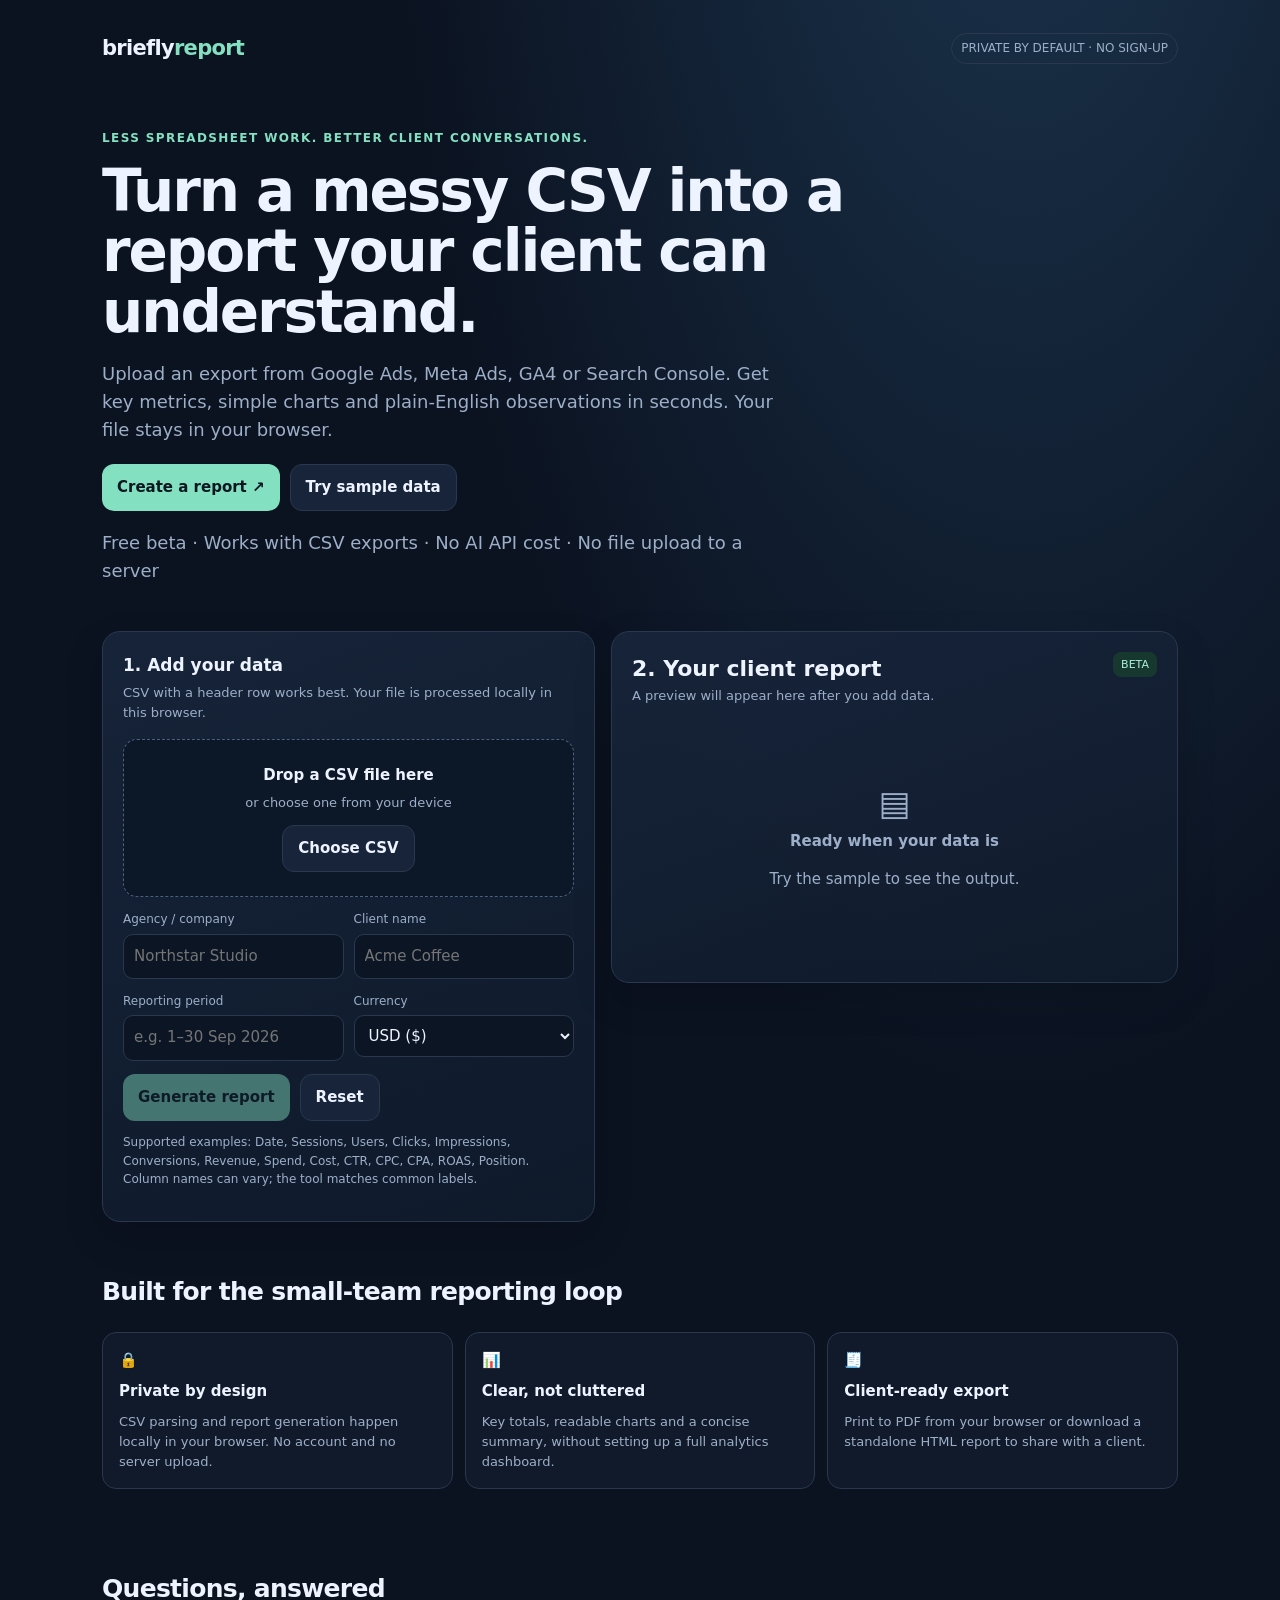
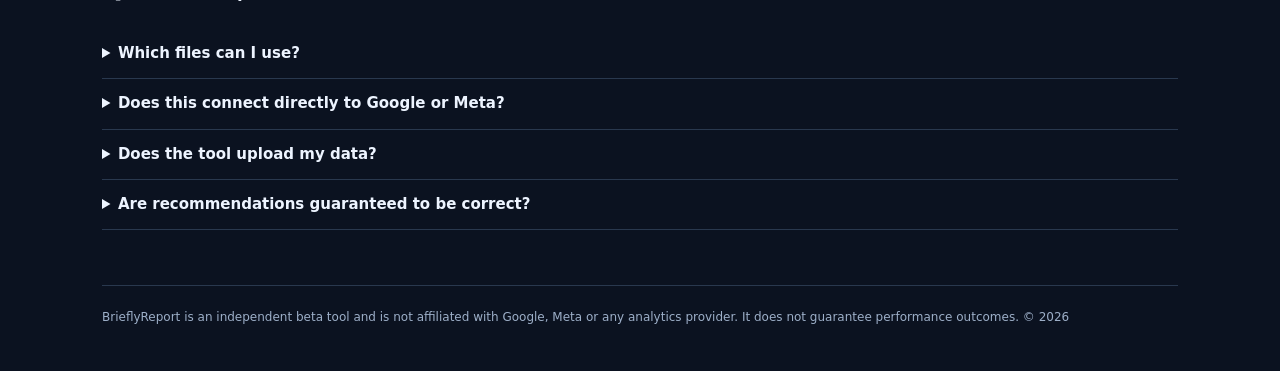
==== index.html @ 8a355e63 "Build BrieflyReport CSV-to-client-report MVP" ====
<!doctype html>
<html lang="en">
<head>
<meta charset="utf-8"><meta name="viewport" content="width=device-width,initial-scale=1">
<title>BrieflyReport — Turn marketing CSVs into client-ready reports</title>
<meta name="description" content="Turn Google Ads, Meta Ads, GA4 and Search Console CSV exports into clear client-ready marketing reports. Private, instant, no account required.">
<meta name="robots" content="index,follow">
<meta property="og:title" content="BrieflyReport — Client reports without the busywork">
<meta property="og:description" content="Upload a marketing CSV, get a clear report, download or print it as PDF.">
<meta name="theme-color" content="#101827">
<style>
:root{--bg:#0b1220;--panel:#111c2f;--panel2:#17243a;--line:#29384e;--text:#edf4ff;--muted:#9dafc8;--accent:#83e0c0;--accent2:#a8c5ff;--warn:#ffd58a;--danger:#ff9eaa}
*{box-sizing:border-box}body{margin:0;background:radial-gradient(ellipse at 80% -20%,#1c3650 0,transparent 45%),var(--bg);color:var(--text);font:15px/1.55 Inter,ui-sans-serif,system-ui,-apple-system,Segoe UI,sans-serif}a{color:var(--accent2)}button,input,select{font:inherit}button{cursor:pointer;border:0;border-radius:12px;padding:11px 15px;font-weight:750;background:var(--accent);color:#0b1720}button.secondary{background:var(--panel2);color:var(--text);border:1px solid var(--line)}button:disabled{opacity:.45;cursor:not-allowed}.wrap{max-width:1120px;margin:auto;padding:22px}.top{display:flex;justify-content:space-between;align-items:center;gap:16px;padding:10px 0 26px}.brand{font-size:21px;font-weight:850;letter-spacing:-.7px}.brand span{color:var(--accent)}.tag{font-size:12px;border:1px solid var(--line);color:var(--muted);padding:5px 9px;border-radius:99px}.hero{padding:38px 0 28px;max-width:780px}.eyebrow{color:var(--accent);font-size:12px;font-weight:800;letter-spacing:1.4px;text-transform:uppercase}.hero h1{font-size:clamp(34px,6vw,58px);line-height:1.04;letter-spacing:-2.1px;margin:14px 0}.hero p{font-size:18px;color:var(--muted);max-width:680px}.actions{display:flex;gap:10px;flex-wrap:wrap;margin-top:20px}.grid{display:grid;grid-template-columns:1fr 1.15fr;gap:16px;align-items:start}.card{background:linear-gradient(160deg,rgba(23,36,58,.96),rgba(15,26,43,.96));border:1px solid var(--line);border-radius:18px;padding:20px;box-shadow:0 16px 40px #0002}.card h2{font-size:17px;margin:0 0 5px}.sub{color:var(--muted);font-size:13px;margin:0 0 16px}.drop{border:1px dashed #49617d;border-radius:14px;padding:24px 14px;text-align:center;background:#0c1727}.drop strong{display:block;margin-bottom:5px}.drop p{color:var(--muted);font-size:13px;margin:0 0 12px}.row{display:flex;gap:10px;flex-wrap:wrap;margin-top:13px}.field{display:flex;flex-direction:column;gap:5px;flex:1;min-width:120px}.field label{font-size:12px;color:var(--muted)}input,select{background:#0b1524;color:var(--text);border:1px solid var(--line);padding:10px;border-radius:10px;width:100%;min-width:0}.notice{font-size:12px;color:var(--muted);margin-top:12px}.status{padding:10px 12px;border-radius:10px;margin-top:12px;font-size:13px;display:none}.status.show{display:block}.status.ok{background:#14352f;color:#aaf1d9}.status.bad{background:#3c202b;color:#ffc2ca}.preview{min-height:270px}.empty{display:grid;place-items:center;text-align:center;min-height:240px;color:var(--muted);padding:20px}.metrics{display:grid;grid-template-columns:repeat(2,1fr);gap:10px;margin:15px 0}.metric{border:1px solid var(--line);background:#0d1828;border-radius:12px;padding:13px}.metric small{display:block;color:var(--muted);font-size:12px}.metric b{display:block;font-size:24px;margin-top:5px;overflow-wrap:anywhere}.chart{margin:14px 0;border:1px solid var(--line);border-radius:12px;padding:12px;background:#0d1828}.chart h3{font-size:13px;margin:0 0 8px}.chart svg{width:100%;height:auto;display:block}.tablewrap{overflow:auto}table{border-collapse:collapse;width:100%;font-size:12px}th,td{text-align:left;padding:8px;border-bottom:1px solid var(--line);white-space:nowrap}th{color:var(--muted)}.section{padding:30px 0}.section h2{font-size:25px;letter-spacing:-.7px}.features{display:grid;grid-template-columns:repeat(3,1fr);gap:12px}.feature{border:1px solid var(--line);border-radius:14px;padding:16px;background:#101a2a}.feature h3{font-size:15px;margin:8px 0}.feature p{font-size:13px;color:var(--muted);margin:0}.faq details{padding:13px 0;border-bottom:1px solid var(--line)}.faq summary{cursor:pointer;font-weight:700}.faq p{color:var(--muted);font-size:14px}.foot{padding:22px 0;color:var(--muted);font-size:12px;border-top:1px solid var(--line);margin-top:25px}.hidden{display:none!important}.pill{display:inline-block;padding:4px 8px;background:#17382f;color:#aaf1d9;border-radius:8px;font-size:11px}.report-head{display:flex;justify-content:space-between;gap:12px;align-items:start;flex-wrap:wrap}.report-head h2{font-size:22px;margin:0}.insights{padding-left:18px;color:#d5e1f3}.insights li{margin:6px 0}.tiny{font-size:11px;color:var(--muted)}
@media(max-width:760px){.wrap{padding:15px}.grid{grid-template-columns:1fr}.hero{padding-top:18px}.hero h1{letter-spacing:-1.2px}.features{grid-template-columns:1fr}.top{align-items:flex-start}.metrics{grid-template-columns:repeat(2,1fr)}}
@media print{body{background:white;color:#172033}.wrap{max-width:none;padding:0}.top,.hero,.upload-card,.features,.faq,.foot,.section:not(#reportSection),.no-print{display:none!important}.card,.chart,.metric{background:white;color:#172033;border-color:#ddd;box-shadow:none}.sub,.metric small,.tiny,th{color:#555}.grid{display:block}.report-card{border:0;padding:0}.chart{break-inside:avoid}.metrics{grid-template-columns:repeat(4,1fr)}}
</style>
</head>
<body>
<div class="wrap">
<header class="top"><div class="brand">briefly<span>report</span></div><div class="tag">PRIVATE BY DEFAULT · NO SIGN-UP</div></header>
<section class="hero">
<div class="eyebrow">Less spreadsheet work. Better client conversations.</div>
<h1>Turn a messy CSV into a report your client can understand.</h1>
<p>Upload an export from Google Ads, Meta Ads, GA4 or Search Console. Get key metrics, simple charts and plain-English observations in seconds. Your file stays in your browser.</p>
<div class="actions"><button onclick="document.getElementById('file').click()">Create a report ↗</button><button class="secondary" id="sampleBtn">Try sample data</button></div>
<p class="tiny">Free beta · Works with CSV exports · No AI API cost · No file upload to a server</p>
</section>
<div class="grid">
<section class="card upload-card">
<h2>1. Add your data</h2><p class="sub">CSV with a header row works best. Your file is processed locally in this browser.</p>
<div class="drop" id="drop"><strong>Drop a CSV file here</strong><p>or choose one from your device</p><button class="secondary" onclick="document.getElementById('file').click()">Choose CSV</button><input id="file" type="file" accept=".csv,text/csv" class="hidden"></div>
<div class="row"><div class="field"><label for="company">Agency / company</label><input id="company" placeholder="Northstar Studio"></div><div class="field"><label for="client">Client name</label><input id="client" placeholder="Acme Coffee"></div></div>
<div class="row"><div class="field"><label for="period">Reporting period</label><input id="period" placeholder="e.g. 1–30 Sep 2026"></div><div class="field"><label for="currency">Currency</label><select id="currency"><option value="$">USD ($)</option><option value="€">EUR (€)</option><option value="£">GBP (£)</option><option value="£E">EGP (E£)</option></select></div></div>
<div class="row"><button id="buildBtn" disabled>Generate report</button><button class="secondary" id="resetBtn">Reset</button></div>
<div class="status" id="status"></div>
<p class="notice">Supported examples: Date, Sessions, Users, Clicks, Impressions, Conversions, Revenue, Spend, Cost, CTR, CPC, CPA, ROAS, Position. Column names can vary; the tool matches common labels.</p>
</section>
<section class="card preview report-card" id="reportSection">
<div class="report-head"><div><h2>2. Your client report</h2><p class="sub" id="reportSub">A preview will appear here after you add data.</p></div><span class="pill">BETA</span></div>
<div class="empty" id="empty"><div><div style="font-size:34px">▤</div><strong>Ready when your data is</strong><p>Try the sample to see the output.</p></div></div>
<div id="report" class="hidden">
<div class="metrics" id="metrics"></div>
<div class="chart"><h3>Performance overview</h3><div id="bars"></div></div>
<h3 style="font-size:14px">What stands out</h3><ul class="insights" id="insights"></ul>
<div class="chart"><h3>Data summary</h3><div class="tablewrap" id="summaryTable"></div></div>
<div class="row no-print"><button id="downloadBtn">Download report HTML</button><button class="secondary" id="printBtn">Print / Save PDF</button></div>
<p class="tiny">Observations are heuristic summaries, not causal claims. Check source definitions before sharing.</p>
</div>
</section>
</div>
<section class="section"><h2>Built for the small-team reporting loop</h2><div class="features">
<div class="feature"><div>🔒</div><h3>Private by design</h3><p>CSV parsing and report generation happen locally in your browser. No account and no server upload.</p></div>
<div class="feature"><div>📊</div><h3>Clear, not cluttered</h3><p>Key totals, readable charts and a concise summary, without setting up a full analytics dashboard.</p></div>
<div class="feature"><div>🧾</div><h3>Client-ready export</h3><p>Print to PDF from your browser or download a standalone HTML report to share with a client.</p></div>
</div></section>
<section class="section faq"><h2>Questions, answered</h2>
<details><summary>Which files can I use?</summary><p>Start with a CSV export from an ad platform, analytics dashboard or spreadsheet. The first row should contain column names. XLSX is not supported in this beta; export it to CSV first.</p></details>
<details><summary>Does this connect directly to Google or Meta?</summary><p>No. This version works with files you export yourself. Direct API connections would require account permissions, secure token handling and additional testing.</p></details>
<details><summary>Does the tool upload my data?</summary><p>No. The current report generator reads the file locally in your browser. Do not use a shared or public computer for confidential client data.</p></details>
<details><summary>Are recommendations guaranteed to be correct?</summary><p>No. The tool uses transparent rules and common metric names. It may misread unfamiliar columns or metric definitions, so review the report before sharing it.</p></details>
</section>
<footer class="foot">BrieflyReport is an independent beta tool and is not affiliated with Google, Meta or any analytics provider. It does not guarantee performance outcomes. <span id="year"></span></footer>
</div>
<script>
(()=> {
const $=id=>document.getElementById(id); let rows=[], headers=[], sourceName='Sample data', lastReport=null;
$('year').textContent='© '+new Date().getFullYear();
function status(msg,type='ok'){const s=$('status');s.textContent=msg;s.className='status show '+(type==='bad'?'bad':'ok')}
function norm(s){return String(s||'').toLowerCase().trim().replace(/[\s_\-()%$€£]/g,'').replace(/[^a-z0-9]/g,'')}
function parseCSV(text){
 const out=[];let row=[],field='',quoted=false;
 for(let i=0;i<text.length;i++){const c=text[i];if(quoted){if(c==='"'&&text[i+1]==='"'){field+='"';i++}else if(c==='"')quoted=false;else field+=c}
 else if(c==='"')quoted=true;else if(c===','){row.push(field);field=''}else if(c==='\n'){row.push(field);out.push(row);row=[];field=''}else if(c!=='\r')field+=c}
 if(field.length||row.length){row.push(field);out.push(row)}return out.filter(r=>r.some(v=>String(v).trim()!==''));
}
function num(v){if(v===null||v===undefined)return null;let s=String(v).trim().replace(/[$€£,%\s]/g,'').replace(/,/g,'');if(!s||s==='-'||s==='—')return null;const n=Number(s);return Number.isFinite(n)?n:null}
function load(text,name){const matrix=parseCSV(text);if(matrix.length<2){status('The file needs a header row and at least one data row.','bad');return}
 headers=matrix[0].map((x,i)=>String(x||('Column '+(i+1))).trim());rows=matrix.slice(1).map(r=>Object.fromEntries(headers.map((h,i)=>[h,r[i]??'']))).filter(r=>Object.values(r).some(v=>String(v).trim()!==''));
 sourceName=name;$('buildBtn').disabled=!rows.length;status('Loaded '+rows.length+' data rows from '+name+'. Generate the report when ready.');if(rows.length)$('buildBtn').focus()}
function findKey(candidates){return headers.find(h=>candidates.includes(norm(h)))||headers.find(h=>candidates.some(c=>norm(h).includes(c)))||null}
function vals(key){return key?rows.map(r=>num(r[key])).filter(v=>v!==null):[]}
function sum(a){return a.reduce((x,y)=>x+y,0)}function avg(a){return a.length?sum(a)/a.length:null}
function fmt(n){if(n===null||n===undefined||!Number.isFinite(n))return '—';return Math.abs(n)>=1000000?(n/1000000).toFixed(2)+'M':Math.abs(n)>=10000?Math.round(n).toLocaleString():Number(n.toFixed(2)).toLocaleString()}
function safe(s){return String(s??'').replace(/[&<>"']/g,c=>({'&':'&amp;','<':'&lt;','>':'&gt;','"':'&quot;',"'":'&#39;'}[c]))}
function svgBars(items){const W=620,H=170,left=12,bottom=136,barW=Math.min(56,Math.max(20,(W-24)/Math.max(items.length,1)-12)),gap=(W-24-items.length*barW)/Math.max(items.length,1),max=Math.max(1,...items.map(x=>Math.abs(x.v||0)));let x=left;let bars=items.map(it=>{const h=Math.max(3,Math.abs(it.v||0)/max*96),y=bottom-h,rect='<rect x="'+x+'" y="'+y+'" width="'+barW+'" height="'+h+'" rx="5" fill="#83e0c0"/><text x="'+(x+barW/2)+'" y="'+(bottom+18)+'" text-anchor="middle" fill="#9dafc8" font-size="10">'+safe(it.label.slice(0,9))+'</text><text x="'+(x+barW/2)+'" y="'+(y-5)+'" text-anchor="middle" fill="#edf4ff" font-size="10">'+fmt(it.v)+'</text>';x+=barW+gap;return rect}).join('');return '<svg viewBox="0 0 '+W+' '+H+'" role="img" aria-label="Metric comparison chart"><line x1="8" y1="'+bottom+'" x2="'+(W-8)+'" y2="'+bottom+'" stroke="#29384e"/>'+bars+'</svg>'}
function generate(){if(!rows.length)return;const keys={
 clicks:findKey(['clicks','linkclicks','adclicks']),impressions:findKey(['impressions','impr','views']),sessions:findKey(['sessions','visits','engagedsessions']),users:findKey(['users','totalusers','activeusers','visitors']),conversions:findKey(['conversions','purchases','leads','keyevents','results']),revenue:findKey(['revenue','purchasevalue','sales','totalrevenue']),spend:findKey(['spend','cost','amountspent','adspend','totalcost']),ctr:findKey(['ctr','clickthroughrate']),cpc:findKey(['cpc','costperclick','avgcpc']),cpa:findKey(['cpa','costperconversion','costperaction']),roas:findKey(['roas','returnonadspend']),position:findKey(['position','avgposition','averageposition']),date:findKey(['date','day','week','month'])};
const data={};for(const [k,key] of Object.entries(keys)){const a=vals(key);data[k]=a.length?(['ctr','cpc','cpa','roas','position'].includes(k)?avg(a):sum(a)):null}
if(data.clicks!==null&&data.impressions>0&&keys.ctr===null)data.ctr=data.clicks/data.impressions*100;
if(data.spend!==null&&data.clicks>0&&keys.cpc===null)data.cpc=data.spend/data.clicks;
if(data.spend!==null&&data.conversions>0&&keys.cpa===null)data.cpa=data.spend/data.conversions;
if(data.revenue!==null&&data.spend>0&&keys.roas===null)data.roas=data.revenue/data.spend;
const metrics=[['Clicks',data.clicks],['Impressions',data.impressions],['Conversions',data.conversions],['Revenue',data.revenue],['Ad spend',data.spend],['CTR',data.ctr===null?null:data.ctr],['Cost / click',data.cpc],['ROAS',data.roas]];
const chosen=metrics.filter(m=>m[1]!==null).slice(0,4);if(!chosen.length){status('I could not recognize numeric metric columns. Rename headers to common names like Clicks, Impressions, Sessions, Conversions, Revenue or Spend.','bad');return}
$('empty').classList.add('hidden');$('report').classList.remove('hidden');
const client=$('client').value.trim()||'Client report',company=$('company').value.trim()||'Your agency',period=$('period').value.trim()||'Reporting period not specified',currency=$('currency').value;
$('reportSub').textContent=client+' · '+period+' · Source: '+sourceName;
$('metrics').innerHTML=chosen.map(([label,value])=>'<div class="metric"><small>'+safe(label)+'</small><b>'+((label==='Revenue'||label==='Ad spend')?currency:'')+fmt(value)+(label==='CTR'?'%':label==='ROAS'?'×':'')+'</b></div>').join('');
const chartItems=metrics.filter(m=>m[1]!==null&&['Clicks','Impressions','Conversions','Revenue','Ad spend'].includes(m[0])).slice(0,6).map(m=>({label:m[0],v:m[1]}));$('bars').innerHTML=svgBars(chartItems);
let insights=[];if(data.clicks!==null&&data.impressions!==null)insights.push('Click-through rate is '+(data.ctr===null?'not available':fmt(data.ctr)+'%')+'. Compare with the previous period before concluding whether performance improved.');
if(data.spend!==null&&data.conversions!==null)insights.push(data.conversions>0?'Average cost per conversion is '+currency+fmt(data.cpa)+'. Review conversion quality and attribution before changing budgets.':'Spend is present but no recognized conversions were found. Confirm tracking and the conversion column.');
if(data.revenue!==null&&data.spend!==null)insights.push('Revenue-to-spend ratio is '+(data.roas===null?'not available':fmt(data.roas)+'×')+'. This ratio is not profit and excludes margins and other costs.');
if(rows.length>1)insights.push('The file contains '+rows.length+' rows. The summary aggregates totals where appropriate and averages recognized rate-style metrics; check whether the export contains daily, campaign or mixed-grain rows.');
if(!insights.length)insights.push('Review the metric summary and source columns. The tool recognized only a limited set of common metric names, so check all totals before sharing.');
$('insights').innerHTML=insights.map(x=>'<li>'+safe(x)+'</li>').join('');
$('summaryTable').innerHTML='<table><thead><tr><th>Metric</th><th>Detected column</th><th>Summary</th></tr></thead><tbody>'+metrics.filter(m=>m[1]!==null).map(([label,value])=>{let k=label.toLowerCase().replace(/[^a-z]/g,'');let key=keys[k]||null;return '<tr><td>'+safe(label)+'</td><td>'+safe(key||'Derived')+'</td><td>'+((label==='Revenue'||label==='Ad spend')?currency:'')+fmt(value)+(label==='CTR'?'%':label==='ROAS'?'×':'')+'</td></tr>'}).join('')+'<tr><td>Rows</td><td>All columns</td><td>'+rows.length+'</td></tr></tbody></table>';
lastReport={client,company,period,currency,metrics:metrics.filter(m=>m[1]!==null),insights,sourceName,rows:rows.length,headers};status('Report generated. Review all metrics before sharing.');}
function reportHtml(){if(!lastReport)return '';const r=lastReport;return '<!doctype html><html><head><meta charset="utf-8"><title>'+safe(r.client)+' — Marketing report</title><style>body{font:16px/1.6 Arial,sans-serif;color:#172033;max-width:900px;margin:40px auto;padding:0 20px}h1{margin-bottom:0}.muted{color:#5b6779}.metrics{display:grid;grid-template-columns:repeat(2,1fr);gap:12px}.metric{border:1px solid #dce3ec;padding:14px;border-radius:10px}.metric b{display:block;font-size:25px}li{margin:9px 0}table{border-collapse:collapse;width:100%}td,th{text-align:left;padding:9px;border-bottom:1px solid #ddd}</style></head><body><p class="muted">'+safe(r.company)+'</p><h1>'+safe(r.client)+' — Marketing report</h1><p class="muted">'+safe(r.period)+' · Source: '+safe(r.sourceName)+' · '+r.rows+' rows</p><h2>Key metrics</h2><div class="metrics">'+r.metrics.map(([l,v])=>'<div class="metric"><span>'+safe(l)+'</span><b>'+((l==='Revenue'||l==='Ad spend')?r.currency:'')+fmt(v)+(l==='CTR'?'%':l==='ROAS'?'×':'')+'</b></div>').join('')+'</div><h2>What stands out</h2><ul>'+r.insights.map(i=>'<li>'+safe(i)+'</li>').join('')+'</ul><p class="muted">Generated by BrieflyReport. Heuristic summary only; verify source definitions and business context.</p></body></html>'}
$('file').addEventListener('change',async e=>{const f=e.target.files?.[0];if(!f)return;if(f.size>10*1024*1024){status('Please choose a CSV smaller than 10 MB.','bad');return}try{load(await f.text(),f.name)}catch(err){status('Could not read this file. Try exporting it as UTF-8 CSV.','bad')}});
$('drop').addEventListener('dragover',e=>{e.preventDefault();$('drop').style.borderColor='#83e0c0'});$('drop').addEventListener('dragleave',()=>{$('drop').style.borderColor='#49617d'});$('drop').addEventListener('drop',e=>{e.preventDefault();$('drop').style.borderColor='#49617d';const f=e.dataTransfer.files?.[0];if(!f)return;if(!f.name.toLowerCase().endsWith('.csv')){status('Please drop a CSV file.','bad');return}f.text().then(t=>load(t,f.name))});
$('buildBtn').addEventListener('click',generate);
$('sampleBtn').addEventListener('click',()=>{load('Date,Clicks,Impressions,Conversions,Revenue,Spend\n2026-09-01,120,3200,8,240,65\n2026-09-02,145,3600,10,310,72\n2026-09-03,132,3410,9,275,69\n2026-09-04,167,3980,12,360,83\n2026-09-05,154,3760,11,330,78','Sample campaign.csv');generate()});
$('resetBtn').addEventListener('click',()=>{rows=[];headers=[];lastReport=null;$('file').value='';$('buildBtn').disabled=true;$('report').classList.add('hidden');$('empty').classList.remove('hidden');$('reportSub').textContent='A preview will appear here after you add data.';$('status').className='status';});
$('printBtn').addEventListener('click',()=>window.print());
$('downloadBtn').addEventListener('click',()=>{if(!lastReport)return;const blob=new Blob([reportHtml()],{type:'text/html;charset=utf-8'}),url=URL.createObjectURL(blob),a=document.createElement('a');a.href=url;a.download='brieflyreport-'+(lastReport.client||'client').toLowerCase().replace(/[^a-z0-9]+/g,'-')+'.html';a.click();setTimeout(()=>URL.revokeObjectURL(url),1000)});
})();
</script>
</body></html>
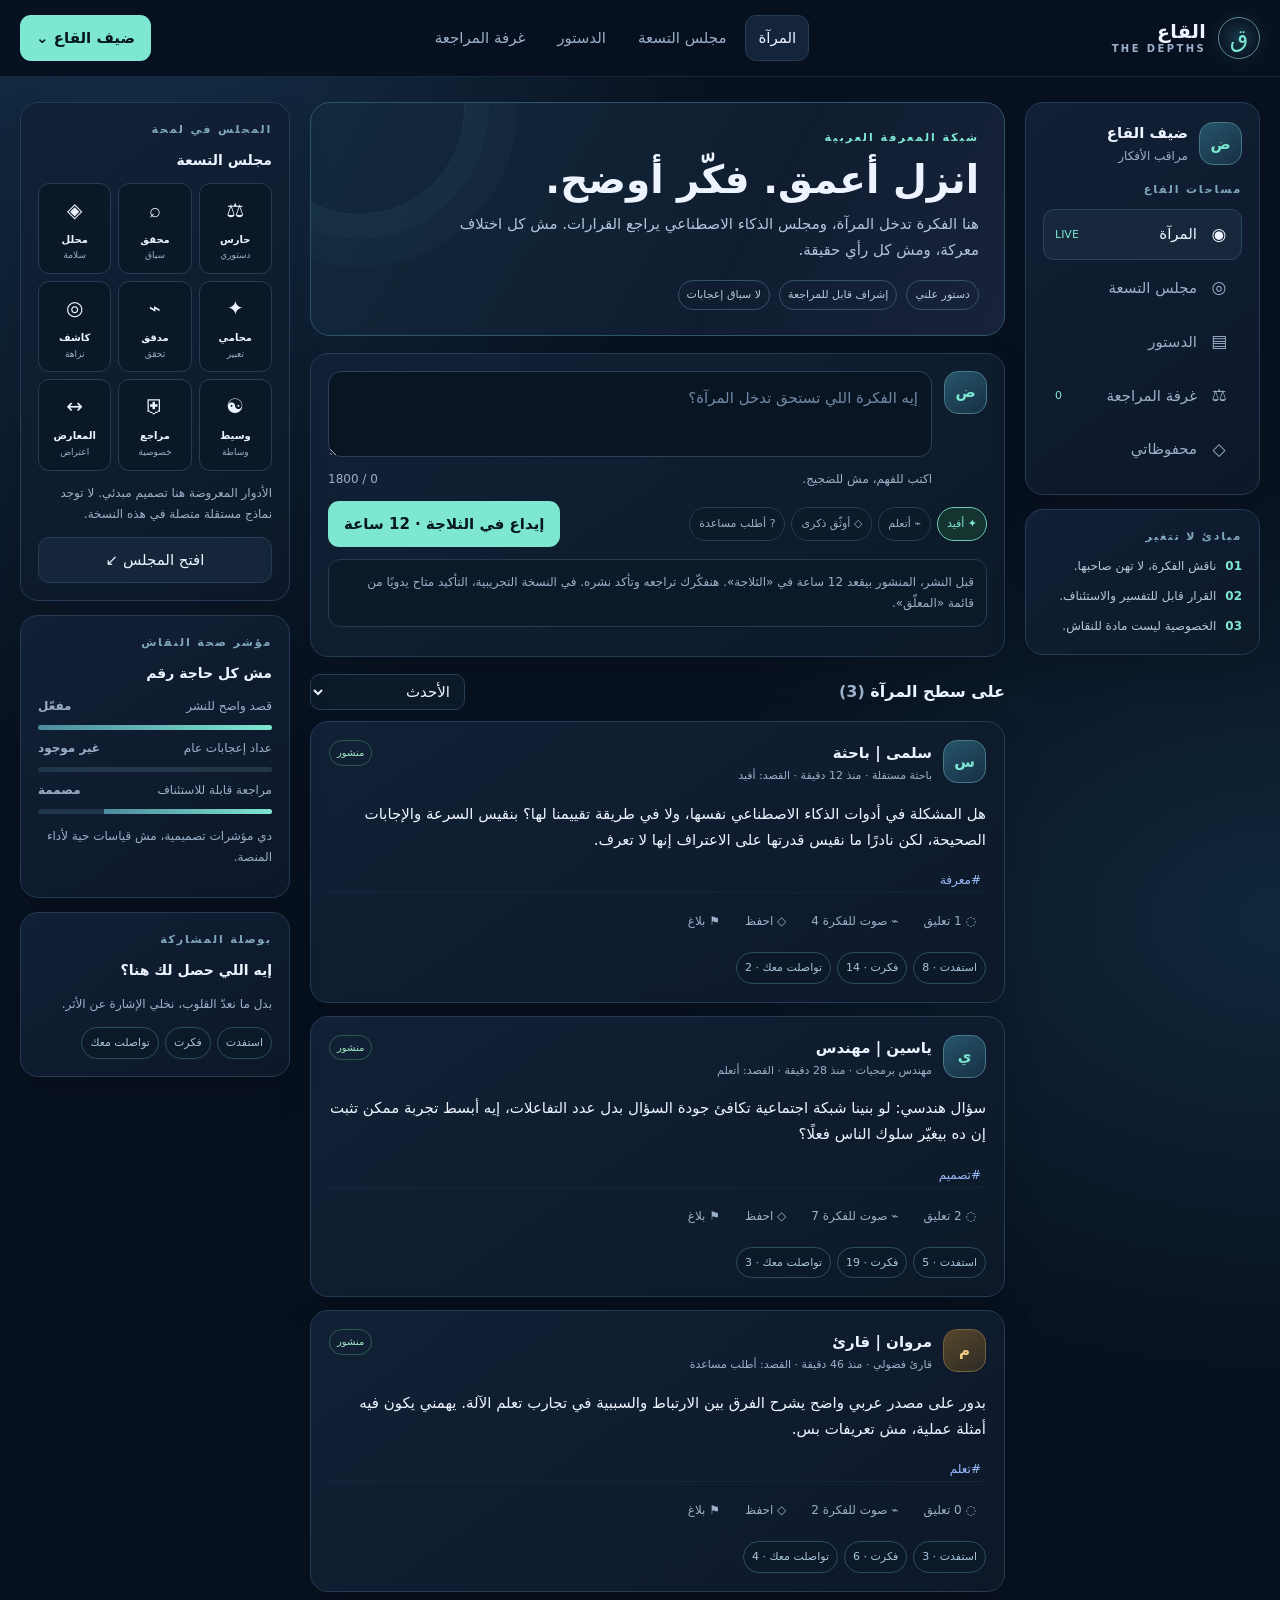
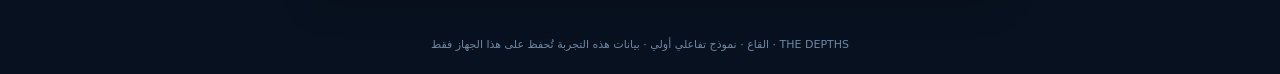
==== commit 5f675f5b: "Build Arabic THE DEPTHS social platform prototype" ====
--- a/index.html
+++ b/index.html
@@ -1,118 +1,117 @@
 <!doctype html>
-<html lang="en">
+<html lang="ar" dir="rtl">
 <head>
 <meta charset="utf-8"><meta name="viewport" content="width=device-width,initial-scale=1">
-<title>BrieflyReport — Turn marketing CSVs into client-ready reports</title>
-<meta name="description" content="Turn Google Ads, Meta Ads, GA4 and Search Console CSV exports into clear client-ready marketing reports. Private, instant, no account required.">
-<meta name="robots" content="index,follow">
-<meta property="og:title" content="BrieflyReport — Client reports without the busywork">
-<meta property="og:description" content="Upload a marketing CSV, get a clear report, download or print it as PDF.">
-<meta name="theme-color" content="#101827">
+<title>القاع | THE DEPTHS</title>
+<meta name="description" content="شبكة عربية للنقاش والمعرفة، بدستور واضح ومجلس مراجعة من تسعة وكلاء ذكاء اصطناعي.">
+<meta name="theme-color" content="#08111f">
 <style>
-:root{--bg:#0b1220;--panel:#111c2f;--panel2:#17243a;--line:#29384e;--text:#edf4ff;--muted:#9dafc8;--accent:#83e0c0;--accent2:#a8c5ff;--warn:#ffd58a;--danger:#ff9eaa}
-*{box-sizing:border-box}body{margin:0;background:radial-gradient(ellipse at 80% -20%,#1c3650 0,transparent 45%),var(--bg);color:var(--text);font:15px/1.55 Inter,ui-sans-serif,system-ui,-apple-system,Segoe UI,sans-serif}a{color:var(--accent2)}button,input,select{font:inherit}button{cursor:pointer;border:0;border-radius:12px;padding:11px 15px;font-weight:750;background:var(--accent);color:#0b1720}button.secondary{background:var(--panel2);color:var(--text);border:1px solid var(--line)}button:disabled{opacity:.45;cursor:not-allowed}.wrap{max-width:1120px;margin:auto;padding:22px}.top{display:flex;justify-content:space-between;align-items:center;gap:16px;padding:10px 0 26px}.brand{font-size:21px;font-weight:850;letter-spacing:-.7px}.brand span{color:var(--accent)}.tag{font-size:12px;border:1px solid var(--line);color:var(--muted);padding:5px 9px;border-radius:99px}.hero{padding:38px 0 28px;max-width:780px}.eyebrow{color:var(--accent);font-size:12px;font-weight:800;letter-spacing:1.4px;text-transform:uppercase}.hero h1{font-size:clamp(34px,6vw,58px);line-height:1.04;letter-spacing:-2.1px;margin:14px 0}.hero p{font-size:18px;color:var(--muted);max-width:680px}.actions{display:flex;gap:10px;flex-wrap:wrap;margin-top:20px}.grid{display:grid;grid-template-columns:1fr 1.15fr;gap:16px;align-items:start}.card{background:linear-gradient(160deg,rgba(23,36,58,.96),rgba(15,26,43,.96));border:1px solid var(--line);border-radius:18px;padding:20px;box-shadow:0 16px 40px #0002}.card h2{font-size:17px;margin:0 0 5px}.sub{color:var(--muted);font-size:13px;margin:0 0 16px}.drop{border:1px dashed #49617d;border-radius:14px;padding:24px 14px;text-align:center;background:#0c1727}.drop strong{display:block;margin-bottom:5px}.drop p{color:var(--muted);font-size:13px;margin:0 0 12px}.row{display:flex;gap:10px;flex-wrap:wrap;margin-top:13px}.field{display:flex;flex-direction:column;gap:5px;flex:1;min-width:120px}.field label{font-size:12px;color:var(--muted)}input,select{background:#0b1524;color:var(--text);border:1px solid var(--line);padding:10px;border-radius:10px;width:100%;min-width:0}.notice{font-size:12px;color:var(--muted);margin-top:12px}.status{padding:10px 12px;border-radius:10px;margin-top:12px;font-size:13px;display:none}.status.show{display:block}.status.ok{background:#14352f;color:#aaf1d9}.status.bad{background:#3c202b;color:#ffc2ca}.preview{min-height:270px}.empty{display:grid;place-items:center;text-align:center;min-height:240px;color:var(--muted);padding:20px}.metrics{display:grid;grid-template-columns:repeat(2,1fr);gap:10px;margin:15px 0}.metric{border:1px solid var(--line);background:#0d1828;border-radius:12px;padding:13px}.metric small{display:block;color:var(--muted);font-size:12px}.metric b{display:block;font-size:24px;margin-top:5px;overflow-wrap:anywhere}.chart{margin:14px 0;border:1px solid var(--line);border-radius:12px;padding:12px;background:#0d1828}.chart h3{font-size:13px;margin:0 0 8px}.chart svg{width:100%;height:auto;display:block}.tablewrap{overflow:auto}table{border-collapse:collapse;width:100%;font-size:12px}th,td{text-align:left;padding:8px;border-bottom:1px solid var(--line);white-space:nowrap}th{color:var(--muted)}.section{padding:30px 0}.section h2{font-size:25px;letter-spacing:-.7px}.features{display:grid;grid-template-columns:repeat(3,1fr);gap:12px}.feature{border:1px solid var(--line);border-radius:14px;padding:16px;background:#101a2a}.feature h3{font-size:15px;margin:8px 0}.feature p{font-size:13px;color:var(--muted);margin:0}.faq details{padding:13px 0;border-bottom:1px solid var(--line)}.faq summary{cursor:pointer;font-weight:700}.faq p{color:var(--muted);font-size:14px}.foot{padding:22px 0;color:var(--muted);font-size:12px;border-top:1px solid var(--line);margin-top:25px}.hidden{display:none!important}.pill{display:inline-block;padding:4px 8px;background:#17382f;color:#aaf1d9;border-radius:8px;font-size:11px}.report-head{display:flex;justify-content:space-between;gap:12px;align-items:start;flex-wrap:wrap}.report-head h2{font-size:22px;margin:0}.insights{padding-left:18px;color:#d5e1f3}.insights li{margin:6px 0}.tiny{font-size:11px;color:var(--muted)}
-@media(max-width:760px){.wrap{padding:15px}.grid{grid-template-columns:1fr}.hero{padding-top:18px}.hero h1{letter-spacing:-1.2px}.features{grid-template-columns:1fr}.top{align-items:flex-start}.metrics{grid-template-columns:repeat(2,1fr)}}
-@media print{body{background:white;color:#172033}.wrap{max-width:none;padding:0}.top,.hero,.upload-card,.features,.faq,.foot,.section:not(#reportSection),.no-print{display:none!important}.card,.chart,.metric{background:white;color:#172033;border-color:#ddd;box-shadow:none}.sub,.metric small,.tiny,th{color:#555}.grid{display:block}.report-card{border:0;padding:0}.chart{break-inside:avoid}.metrics{grid-template-columns:repeat(4,1fr)}}
+:root{color-scheme:dark;--bg:#08111f;--panel:#101c2d;--panel2:#14243a;--line:#263b54;--text:#edf4ff;--muted:#9cb0c9;--cyan:#7ee7d1;--blue:#91b9ff;--gold:#f3cb84;--red:#ff9ca9;--green:#9ee6c2}
+*{box-sizing:border-box}html{scroll-behavior:smooth}body{margin:0;background:radial-gradient(ellipse at 10% -15%,#183652 0,transparent 38%),radial-gradient(ellipse at 100% 55%,#10283b 0,transparent 35%),var(--bg);color:var(--text);font:15px/1.75 system-ui,-apple-system,"Segoe UI",Tahoma,Arial,sans-serif}button,input,textarea,select{font:inherit}button{cursor:pointer;transition:.18s ease}button:focus-visible,input:focus-visible,textarea:focus-visible,select:focus-visible{outline:2px solid var(--cyan);outline-offset:2px}button:disabled{opacity:.45;cursor:not-allowed}a{color:var(--cyan)}.shell{max-width:1380px;margin:auto;padding:0 20px}.topbar{position:sticky;top:0;z-index:10;background:#08111feF;backdrop-filter:blur(16px);border-bottom:1px solid #263b5488}.topinner{height:76px;display:flex;align-items:center;justify-content:space-between;gap:18px}.brand{display:flex;align-items:center;gap:12px;min-width:180px}.sigil{width:42px;height:42px;border:1px solid #5c8b9a;border-radius:50%;display:grid;place-items:center;color:var(--cyan);font-size:24px;background:radial-gradient(circle,#173748,#0b1727 68%);box-shadow:0 0 24px #7ee7d11b}.brandname{font-weight:900;letter-spacing:.3px;font-size:19px;line-height:1.15}.brandname small{display:block;color:var(--muted);font-size:10px;letter-spacing:2.4px;direction:ltr;text-align:right}.nav{display:flex;gap:6px;align-items:center;flex-wrap:wrap}.nav button,.ghost{border:1px solid transparent;background:transparent;color:var(--muted);padding:9px 12px;border-radius:11px}.nav button.active,.nav button:hover,.ghost:hover{color:var(--text);background:var(--panel2);border-color:var(--line)}.primary{background:var(--cyan);color:#071820;border:0;padding:10px 16px;border-radius:11px;font-weight:850}.primary:hover{filter:brightness(1.08);transform:translateY(-1px)}.secondary{background:#16263a;color:var(--text);border:1px solid var(--line);padding:9px 13px;border-radius:11px}.danger{background:#351e2b;color:#ffc0c9;border:1px solid #673646;padding:8px 12px;border-radius:10px}.layout{display:grid;grid-template-columns:235px minmax(0,720px) 270px;gap:20px;justify-content:center;padding-top:25px}.sidebar,.rightbar{position:sticky;top:96px;align-self:start;display:grid;gap:14px}.panel{background:linear-gradient(145deg,#122137f5,#0d1929f5);border:1px solid var(--line);border-radius:18px;padding:17px;box-shadow:0 14px 36px #0002}.profile-mini{display:flex;align-items:center;gap:11px}.avatar{width:43px;height:43px;border-radius:14px;display:grid;place-items:center;background:linear-gradient(145deg,#26546a,#173044);color:var(--cyan);font-weight:900;border:1px solid #47788a;flex-shrink:0}.avatar.gold{background:linear-gradient(145deg,#56472b,#2e2b25);color:var(--gold);border-color:#74613b}.avatar.purple{background:linear-gradient(145deg,#493665,#25213c);color:#d6b7ff;border-color:#68528c}.muted{color:var(--muted)}.small{font-size:12px}.section-label{font-size:11px;color:#80a6bc;letter-spacing:1.8px;font-weight:850;margin:0 0 9px}.sideitem{width:100%;display:flex;align-items:center;gap:11px;text-align:right;padding:10px 11px;border-radius:11px;border:1px solid transparent;background:transparent;color:var(--muted);margin:2px 0}.sideitem:hover,.sideitem.active{background:#17283c;color:var(--text);border-color:#2b435b}.sideitem .ico{font-size:17px;width:22px;text-align:center}.sidecount{margin-right:auto;color:var(--cyan);font-size:11px}.main{min-width:0}.hero{border:1px solid #31536b;border-radius:20px;padding:25px;background:linear-gradient(120deg,#122a3c,#101d30 62%,#18233b);position:relative;overflow:hidden;margin-bottom:17px}.hero:after{content:"";position:absolute;width:210px;height:210px;border:1px solid #5ea7b122;border-radius:50%;left:-58px;top:-100px;box-shadow:0 0 0 24px #5ea7b10b,0 0 0 52px #5ea7b108}.eyebrow{font-size:11px;color:var(--cyan);letter-spacing:2px;font-weight:900}.hero h1{font-size:clamp(26px,4vw,39px);line-height:1.3;margin:8px 0 5px;max-width:580px}.hero p{color:#b1c4d9;margin:5px 0 17px;max-width:560px}.herofoot{display:flex;align-items:center;gap:9px;flex-wrap:wrap}.tag{font-size:11px;padding:4px 8px;border:1px solid #35516a;border-radius:99px;color:#b6c9dc}.composer{margin-bottom:15px}.composer-head{display:flex;gap:12px;align-items:flex-start}.composer textarea{width:100%;min-height:86px;resize:vertical;background:#0a1524;border:1px solid #2b4058;border-radius:13px;color:var(--text);padding:13px;outline:none}.composer textarea::placeholder{color:#7289a4}.composer-bottom{display:flex;align-items:center;justify-content:space-between;gap:10px;flex-wrap:wrap;margin-top:11px}.intent-row{display:flex;gap:6px;flex-wrap:wrap}.intent{font-size:11px;padding:6px 9px;border-radius:99px;border:1px solid var(--line);background:#0d1a2a;color:var(--muted)}.intent.selected{border-color:#68c9b7;color:var(--cyan);background:#15342f}.feedbar{display:flex;align-items:center;justify-content:space-between;gap:12px;margin:17px 0 11px}.feedbar h2{font-size:16px;margin:0}.feedbar select{background:#0c1928;border:1px solid var(--line);color:var(--text);padding:7px 10px;border-radius:10px}.post{margin-bottom:13px;padding:18px}.posthead{display:flex;align-items:flex-start;gap:11px}.postauthor{flex:1;min-width:0}.postauthor strong{display:block}.postauthor .meta{font-size:11px;color:var(--muted)}.postflag{font-size:10px;border:1px solid #2e5a52;color:var(--green);padding:3px 7px;border-radius:99px;white-space:nowrap}.postflag.pending{color:var(--gold);border-color:#6d5733}.postbody{font-size:15px;white-space:pre-wrap;overflow-wrap:anywhere;margin:15px 0 13px}.postbody strong{color:var(--cyan)}.topic{display:inline-block;color:#9dbdff;font-size:12px;margin:0 5px 0 0}.postactions{display:flex;gap:5px;flex-wrap:wrap;border-top:1px solid #263b544f;padding-top:10px}.postactions button{font-size:12px;padding:7px 9px;border-radius:9px;background:transparent;color:var(--muted);border:1px solid transparent}.postactions button:hover,.postactions button.picked{background:#172b3b;color:var(--cyan);border-color:#2d5960}.comments{margin-top:12px;padding-top:12px;border-top:1px solid #263b5466}.comment{display:flex;gap:8px;margin:10px 0;font-size:13px}.comment .avatar{width:30px;height:30px;border-radius:10px;font-size:11px}.commentbox{display:flex;gap:7px;margin-top:12px}.commentbox input,.formrow input,.formrow textarea{width:100%;background:#0a1524;border:1px solid var(--line);color:var(--text);border-radius:10px;padding:9px 11px;min-width:0}.commentbox button{white-space:nowrap}.signals{display:flex;gap:6px;flex-wrap:wrap;margin-top:12px}.signal{font-size:11px;border:1px solid #2d4d61;color:#a9c4da;background:#0b1928;border-radius:99px;padding:5px 8px}.signal:hover,.signal.picked{border-color:#61bfae;color:var(--cyan)}.righttitle{font-size:14px;margin:0 0 10px}.council{display:grid;grid-template-columns:repeat(3,1fr);gap:7px}.agent{padding:9px 3px;text-align:center;background:#0b1827;border:1px solid #263c53;border-radius:11px}.agent .face{font-size:20px}.agent b{display:block;font-size:10px;margin-top:3px}.agent small{display:block;font-size:9px;color:var(--muted)}.constitution{display:grid;gap:9px}.rule{display:flex;gap:9px;align-items:flex-start;font-size:12px;color:#b8c8da}.rule span{color:var(--cyan);font-weight:900}.metricline{display:flex;justify-content:space-between;font-size:12px;margin:8px 0;color:var(--muted)}.bar{height:5px;background:#22364a;border-radius:99px;overflow:hidden;margin-top:5px}.bar i{display:block;height:100%;background:linear-gradient(90deg,#4d8b9e,#7ee7d1);width:72%}.view{display:none}.view.active{display:block}.pagehead{margin-bottom:16px}.pagehead h1{font-size:28px;margin:0}.pagehead p{color:var(--muted);margin:3px 0}.cardgrid{display:grid;grid-template-columns:repeat(2,minmax(0,1fr));gap:13px}.statcard{background:#101d30;border:1px solid var(--line);border-radius:15px;padding:16px}.statcard .big{font-size:25px;font-weight:900;color:var(--cyan)}.statcard p{margin:2px 0;color:var(--muted);font-size:12px}.agentrow{display:flex;align-items:center;gap:10px;padding:12px 0;border-bottom:1px solid #263b5466}.agentrow:last-child{border:0}.agentrow .avatar{width:38px;height:38px}.agentrow div:nth-child(2){flex:1}.agentrow b{font-size:13px}.agentrow p{font-size:11px;color:var(--muted);margin:0}.decision{font-size:10px;border:1px solid #3d6a5b;color:var(--green);padding:3px 6px;border-radius:8px}.constitution-list{counter-reset:rule;display:grid;gap:10px}.constitution-item{display:flex;gap:13px;padding:15px;background:#101d30;border:1px solid var(--line);border-radius:14px}.constitution-item:before{counter-increment:rule;content:counter(rule,decimal-leading-zero);font-weight:900;color:var(--cyan);font-size:18px}.constitution-item p{margin:3px 0 0;color:var(--muted);font-size:13px}.formrow{display:grid;gap:10px;margin:12px 0}.formrow label{display:block;font-size:12px;color:var(--muted);margin-bottom:4px}.formrow textarea{min-height:90px;resize:vertical}.notice{font-size:12px;color:var(--muted);padding:12px;background:#0c1928;border:1px solid var(--line);border-radius:12px;margin:12px 0}.empty{padding:30px 15px;text-align:center;color:var(--muted)}.toast{position:fixed;bottom:20px;left:50%;transform:translate(-50%,20px);opacity:0;pointer-events:none;z-index:30;background:#d9fff4;color:#08201e;padding:11px 17px;border-radius:12px;font-weight:800;box-shadow:0 8px 35px #0005;transition:.25s;max-width:90vw;text-align:center}.toast.show{opacity:1;transform:translate(-50%,0)}.modalback{position:fixed;inset:0;background:#02070dc9;z-index:20;display:none;place-items:center;padding:18px}.modalback.show{display:grid}.modal{width:min(520px,100%);max-height:85vh;overflow:auto;background:#101d30;border:1px solid #35516b;border-radius:19px;padding:22px;box-shadow:0 24px 80px #0009}.modal h2{margin:0 0 5px;font-size:21px}.modal p{color:var(--muted);font-size:13px}.modalactions{display:flex;gap:8px;justify-content:flex-start;flex-wrap:wrap;margin-top:15px}.intents-full{display:grid;grid-template-columns:1fr 1fr;gap:8px;margin:14px 0}.intents-full button{border:1px solid var(--line);border-radius:11px;background:#0b1827;color:var(--text);padding:12px;text-align:right}.intents-full button.selected{border-color:var(--cyan);background:#15342f}.mobile-nav{display:none}.footer{text-align:center;color:#6e87a3;font-size:11px;padding:30px 0 20px}.ltr{direction:ltr;unicode-bidi:embed}
+@media(max-width:1120px){.layout{grid-template-columns:205px minmax(0,700px)}.rightbar{display:none}}@media(max-width:760px){.shell{padding:0 12px}.topinner{height:65px}.brand{min-width:0}.brandname{font-size:16px}.sigil{width:37px;height:37px}.nav button:not(.primary){display:none}.layout{display:block;padding-top:14px}.sidebar{display:none}.hero{padding:20px}.hero h1{font-size:27px}.panel{border-radius:15px}.post{padding:14px}.cardgrid{grid-template-columns:1fr}.mobile-nav{display:flex;position:fixed;bottom:0;left:0;right:0;z-index:12;background:#08111ff2;backdrop-filter:blur(16px);border-top:1px solid var(--line);justify-content:space-around;padding:7px 3px max(7px,env(safe-area-inset-bottom))}.mobile-nav button{background:transparent;color:var(--muted);border:0;padding:6px 8px;font-size:10px;display:grid;gap:2px;justify-items:center}.mobile-nav button.active{color:var(--cyan)}.mobile-nav span{font-size:19px}.footer{padding-bottom:85px}.composer-bottom{align-items:stretch}.composer-bottom .primary{width:100%}.intent-row{width:100%}.feedbar{margin-top:12px}}
 </style>
 </head>
 <body>
-<div class="wrap">
-<header class="top"><div class="brand">briefly<span>report</span></div><div class="tag">PRIVATE BY DEFAULT · NO SIGN-UP</div></header>
-<section class="hero">
-<div class="eyebrow">Less spreadsheet work. Better client conversations.</div>
-<h1>Turn a messy CSV into a report your client can understand.</h1>
-<p>Upload an export from Google Ads, Meta Ads, GA4 or Search Console. Get key metrics, simple charts and plain-English observations in seconds. Your file stays in your browser.</p>
-<div class="actions"><button onclick="document.getElementById('file').click()">Create a report ↗</button><button class="secondary" id="sampleBtn">Try sample data</button></div>
-<p class="tiny">Free beta · Works with CSV exports · No AI API cost · No file upload to a server</p>
+<header class="topbar"><div class="shell topinner">
+<div class="brand"><div class="sigil">ق</div><div class="brandname">القاع <small>THE DEPTHS</small></div></div>
+<nav class="nav" aria-label="التنقل الرئيسي"><button class="active" data-view="feed">المرآة</button><button data-view="council">مجلس التسعة</button><button data-view="constitution">الدستور</button><button data-view="chamber">غرفة المراجعة</button></nav>
+<button class="primary" id="profileButton">ضيف القاع <span>⌄</span></button>
+</div></header>
+<div class="shell layout">
+<aside class="sidebar">
+<div class="panel"><div class="profile-mini"><div class="avatar" id="sideAvatar">ض</div><div><b id="sideName">ضيف القاع</b><div class="muted small">مراقب الأفكار</div></div></div><div style="height:13px"></div><div class="section-label">مساحات القاع</div>
+<button class="sideitem active" data-view="feed"><span class="ico">◉</span> المرآة <span class="sidecount">LIVE</span></button>
+<button class="sideitem" data-view="council"><span class="ico">◎</span> مجلس التسعة</button>
+<button class="sideitem" data-view="constitution"><span class="ico">▤</span> الدستور</button>
+<button class="sideitem" data-view="chamber"><span class="ico">⚖</span> غرفة المراجعة <span class="sidecount" id="appealCount">0</span></button>
+<button class="sideitem" data-view="saved"><span class="ico">◇</span> محفوظاتي</button>
+</div>
+<div class="panel"><div class="section-label">مبادئ لا تتغير</div><div class="constitution">
+<div class="rule"><span>01</span><div>ناقش الفكرة، لا تهن صاحبها.</div></div><div class="rule"><span>02</span><div>القرار قابل للتفسير والاستئناف.</div></div><div class="rule"><span>03</span><div>الخصوصية ليست مادة للنقاش.</div></div>
+</div></div>
+</aside>
+<main class="main">
+<section class="view active" id="view-feed">
+<div class="hero"><div class="eyebrow">شبكة المعرفة العربية</div><h1>انزل أعمق. فكّر أوضح.</h1><p>هنا الفكرة تدخل المرآة، ومجلس الذكاء الاصطناعي يراجع القرارات. مش كل اختلاف معركة، ومش كل رأي حقيقة.</p><div class="herofoot"><span class="tag">دستور علني</span><span class="tag">إشراف قابل للمراجعة</span><span class="tag">لا سباق إعجابات</span></div></div>
+<div class="panel composer"><div class="composer-head"><div class="avatar" id="composerAvatar">ض</div><div style="flex:1"><textarea id="postText" maxlength="1800" placeholder="إيه الفكرة اللي تستحق تدخل المرآة؟"></textarea><div class="small muted" style="display:flex;justify-content:space-between;margin-top:4px"><span>اكتب للفهم، مش للضجيج.</span><span id="charCount">0 / 1800</span></div></div></div><div class="composer-bottom"><div class="intent-row" id="intentRow"><button class="intent selected" data-intent="أفيد">✦ أفيد</button><button class="intent" data-intent="أتعلم">⌁ أتعلم</button><button class="intent" data-intent="أوثق ذكرى">◇ أوثّق ذكرى</button><button class="intent" data-intent="أطلب مساعدة">? أطلب مساعدة</button></div><button class="primary" id="stagePost">إيداع في الثلاجة · 12 ساعة</button></div><div class="notice">قبل النشر، المنشور بيقعد 12 ساعة في «الثلاجة». هنفكّرك تراجعه وتأكد نشره. في النسخة التجريبية، التأكيد متاح يدويًا من قائمة «المعلّق».</div></div>
+<div class="feedbar"><h2>على سطح المرآة <span class="muted" id="feedCount"></span></h2><select id="feedFilter" aria-label="ترتيب المنشورات"><option value="new">الأحدث</option><option value="thought">الأكثر إثارة للتفكير</option><option value="help">طلبات المساعدة</option></select></div>
+<div id="feedList"></div>
 </section>
-<div class="grid">
-<section class="card upload-card">
-<h2>1. Add your data</h2><p class="sub">CSV with a header row works best. Your file is processed locally in this browser.</p>
-<div class="drop" id="drop"><strong>Drop a CSV file here</strong><p>or choose one from your device</p><button class="secondary" onclick="document.getElementById('file').click()">Choose CSV</button><input id="file" type="file" accept=".csv,text/csv" class="hidden"></div>
-<div class="row"><div class="field"><label for="company">Agency / company</label><input id="company" placeholder="Northstar Studio"></div><div class="field"><label for="client">Client name</label><input id="client" placeholder="Acme Coffee"></div></div>
-<div class="row"><div class="field"><label for="period">Reporting period</label><input id="period" placeholder="e.g. 1–30 Sep 2026"></div><div class="field"><label for="currency">Currency</label><select id="currency"><option value="$">USD ($)</option><option value="€">EUR (€)</option><option value="£">GBP (£)</option><option value="£E">EGP (E£)</option></select></div></div>
-<div class="row"><button id="buildBtn" disabled>Generate report</button><button class="secondary" id="resetBtn">Reset</button></div>
-<div class="status" id="status"></div>
-<p class="notice">Supported examples: Date, Sessions, Users, Clicks, Impressions, Conversions, Revenue, Spend, Cost, CTR, CPC, CPA, ROAS, Position. Column names can vary; the tool matches common labels.</p>
+<section class="view" id="view-council">
+<div class="pagehead"><h1>مجلس التسعة</h1><p>تسعة أدوار متخصصة، لا تسع نسخ من الرأي نفسه.</p></div>
+<div class="panel"><div class="eyebrow">بروتوكول المراجعة</div><h2 style="margin:5px 0">الفحص السريع أولًا. التصعيد عند الحاجة.</h2><p class="muted">المنشورات العادية لا تحتاج جلسة مجلس. الحالات الملتبسة، والبلاغات الجادة، والاستئنافات، والنزاعات الدستورية هي التي تستدعي مراجعة أعمق.</p><div class="cardgrid" style="margin-top:16px"><div class="statcard"><div class="big">9</div><p>أدوار متخصصة في التصميم</p></div><div class="statcard"><div class="big">3</div><p>خطوات: فحص، تفسير، مراجعة</p></div></div></div>
+<div class="panel" style="margin-top:13px"><h3 class="righttitle">أعضاء المجلس</h3><div id="agentList"></div></div>
+<div class="panel" style="margin-top:13px"><h3 class="righttitle">آخر سجل تدقيق</h3><div id="auditLog" class="muted small"></div></div>
 </section>
-<section class="card preview report-card" id="reportSection">
-<div class="report-head"><div><h2>2. Your client report</h2><p class="sub" id="reportSub">A preview will appear here after you add data.</p></div><span class="pill">BETA</span></div>
-<div class="empty" id="empty"><div><div style="font-size:34px">▤</div><strong>Ready when your data is</strong><p>Try the sample to see the output.</p></div></div>
-<div id="report" class="hidden">
-<div class="metrics" id="metrics"></div>
-<div class="chart"><h3>Performance overview</h3><div id="bars"></div></div>
-<h3 style="font-size:14px">What stands out</h3><ul class="insights" id="insights"></ul>
-<div class="chart"><h3>Data summary</h3><div class="tablewrap" id="summaryTable"></div></div>
-<div class="row no-print"><button id="downloadBtn">Download report HTML</button><button class="secondary" id="printBtn">Print / Save PDF</button></div>
-<p class="tiny">Observations are heuristic summaries, not causal claims. Check source definitions before sharing.</p>
+<section class="view" id="view-constitution">
+<div class="pagehead"><h1>دستور القاع</h1><p>القواعد لازم تكون مفهومة قبل ما تكون قابلة للتطبيق.</p></div>
+<div class="hero"><div class="eyebrow">المبدأ الأعلى</div><h1 style="font-size:26px">انتقد السلوك والأفكار، لا الأشخاص.</h1><p>لا قرار إشراف بلا سبب مفهوم، ولا قرار نهائي في الحالات القابلة للاستئناف.</p></div>
+<div class="constitution-list">
+<div class="constitution-item"><div><b>كرامة الإنسان</b><p>ممنوع التهديد، والتحريض على الأذى، والتنمر المستهدف، والإذلال المنظم، وخطاب الكراهية.</p></div></div>
+<div class="constitution-item"><div><b>الخصوصية خط أحمر</b><p>ممنوع نشر بيانات شخصية أو أسرار أو تتبع سلوك الأشخاص بغرض كشف هويتهم أو إيذائهم.</p></div></div>
+<div class="constitution-item"><div><b>الفكرة ليست صاحبها</b><p>النقد مسموح وقوي، والسخرية من الفكرة أو السلوك ممكنة، لكن التشهير والإهانة الشخصية ليست حجة.</p></div></div>
+<div class="constitution-item"><div><b>الشفافية والتفسير</b><p>يُشرح سبب الإجراء، ويُفرّق بين قاعدة واضحة وحالة رمادية، ويُسجل الخلاف بدل إخفائه.</p></div></div>
+<div class="constitution-item"><div><b>حق الاستئناف</b><p>يمكن طلب مراجعة بشرية أو مراجعة مجلس أعمق عند الاعتراض. البلاغ وحده لا يثبت المخالفة.</p></div></div>
+<div class="constitution-item"><div><b>مقاومة التلاعب</b><p>لا تنسيق زائف للتفاعلات، ولا حسابات مصطنعة للتأثير على النقاش، ولا ترتيب يعتمد على الغضب وحده.</p></div></div>
+<div class="constitution-item"><div><b>الإفصاح عن الذكاء الاصطناعي</b><p>المحتوى المولّد أو قرارات المراجعة الآلية يجب أن تكون قابلة للتمييز عن كلام البشر.</p></div></div>
 </div>
 </section>
+<section class="view" id="view-chamber">
+<div class="pagehead"><h1>غرفة المراجعة</h1><p>بلاغات، استئنافات، وحالات معلّقة. كل حالة تحتاج سببًا وسجلًا.</p></div>
+<div class="panel"><h3 class="righttitle">لوحة الحالات</h3><div class="cardgrid"><div class="statcard"><div class="big" id="pendingN">0</div><p>منشورات في الثلاجة</p></div><div class="statcard"><div class="big" id="reportsN">0</div><p>بلاغات محلية تجريبية</p></div></div><div class="notice">تنبيه: هذه واجهة تجربة محلية. البلاغات والقرارات هنا ليست مراجعة فعلية من نموذج ذكاء اصطناعي أو مجلس بشري، ولا يتم إرسال بيانات إلى خدمة خارجية.</div></div>
+<div id="chamberList" style="margin-top:13px"></div>
+</section>
+<section class="view" id="view-saved">
+<div class="pagehead"><h1>محفوظاتي</h1><p>الأفكار اللي قررت ترجع لها بدل ما تضيّع وسط الخلاصة.</p></div><div id="savedList"></div>
+</section>
+</main>
+<aside class="rightbar">
+<div class="panel"><div class="section-label">المجلس في لمحة</div><h3 class="righttitle">مجلس التسعة</h3><div class="council" id="councilMini"></div><p class="small muted" style="margin-bottom:0">الأدوار المعروضة هنا تصميم مبدئي. لا توجد نماذج مستقلة متصلة في هذه النسخة.</p><button class="secondary" style="width:100%;margin-top:12px" data-view="council">افتح المجلس ↙</button></div>
+<div class="panel"><div class="section-label">مؤشر صحة النقاش</div><h3 class="righttitle">مش كل حاجة رقم</h3><div class="metricline"><span>قصد واضح للنشر</span><b>مفعّل</b></div><div class="bar"><i style="width:100%"></i></div><div class="metricline"><span>عداد إعجابات عام</span><b>غير موجود</b></div><div class="bar"><i style="width:0%"></i></div><div class="metricline"><span>مراجعة قابلة للاستئناف</span><b>مصممة</b></div><div class="bar"><i style="width:72%"></i></div><p class="small muted">دي مؤشرات تصميمية، مش قياسات حية لأداء المنصة.</p></div>
+<div class="panel"><div class="section-label">بوصلة المشاركة</div><h3 class="righttitle">إيه اللي حصل لك هنا؟</h3><p class="small muted">بدل ما نعدّ القلوب، نخلي الإشارة عن الأثر.</p><div class="signals"><span class="signal">استفدت</span><span class="signal">فكرت</span><span class="signal">تواصلت معك</span></div></div>
+</aside>
 </div>
-<section class="section"><h2>Built for the small-team reporting loop</h2><div class="features">
-<div class="feature"><div>🔒</div><h3>Private by design</h3><p>CSV parsing and report generation happen locally in your browser. No account and no server upload.</p></div>
-<div class="feature"><div>📊</div><h3>Clear, not cluttered</h3><p>Key totals, readable charts and a concise summary, without setting up a full analytics dashboard.</p></div>
-<div class="feature"><div>🧾</div><h3>Client-ready export</h3><p>Print to PDF from your browser or download a standalone HTML report to share with a client.</p></div>
-</div></section>
-<section class="section faq"><h2>Questions, answered</h2>
-<details><summary>Which files can I use?</summary><p>Start with a CSV export from an ad platform, analytics dashboard or spreadsheet. The first row should contain column names. XLSX is not supported in this beta; export it to CSV first.</p></details>
-<details><summary>Does this connect directly to Google or Meta?</summary><p>No. This version works with files you export yourself. Direct API connections would require account permissions, secure token handling and additional testing.</p></details>
-<details><summary>Does the tool upload my data?</summary><p>No. The current report generator reads the file locally in your browser. Do not use a shared or public computer for confidential client data.</p></details>
-<details><summary>Are recommendations guaranteed to be correct?</summary><p>No. The tool uses transparent rules and common metric names. It may misread unfamiliar columns or metric definitions, so review the report before sharing it.</p></details>
-</section>
-<footer class="foot">BrieflyReport is an independent beta tool and is not affiliated with Google, Meta or any analytics provider. It does not guarantee performance outcomes. <span id="year"></span></footer>
-</div>
+<div class="shell footer">THE DEPTHS · القاع · نموذج تفاعلي أولي · بيانات هذه التجربة تُحفظ على هذا الجهاز فقط</div>
+<nav class="mobile-nav"><button class="active" data-view="feed"><span>◉</span>المرآة</button><button data-view="council"><span>◎</span>المجلس</button><button data-view="constitution"><span>▤</span>الدستور</button><button data-view="chamber"><span>⚖</span>المراجعة</button><button data-view="saved"><span>◇</span>محفوظاتي</button></nav>
+<div class="toast" id="toast" role="status" aria-live="polite"></div>
+<div class="modalback" id="modalback"><div class="modal" role="dialog" aria-modal="true" aria-labelledby="modalTitle"><h2 id="modalTitle"></h2><div id="modalBody"></div><div class="modalactions" id="modalActions"></div></div></div>
 <script>
-(()=> {
-const $=id=>document.getElementById(id); let rows=[], headers=[], sourceName='Sample data', lastReport=null;
-$('year').textContent='© '+new Date().getFullYear();
-function status(msg,type='ok'){const s=$('status');s.textContent=msg;s.className='status show '+(type==='bad'?'bad':'ok')}
-function norm(s){return String(s||'').toLowerCase().trim().replace(/[\s_\-()%$€£]/g,'').replace(/[^a-z0-9]/g,'')}
-function parseCSV(text){
- const out=[];let row=[],field='',quoted=false;
- for(let i=0;i<text.length;i++){const c=text[i];if(quoted){if(c==='"'&&text[i+1]==='"'){field+='"';i++}else if(c==='"')quoted=false;else field+=c}
- else if(c==='"')quoted=true;else if(c===','){row.push(field);field=''}else if(c==='\n'){row.push(field);out.push(row);row=[];field=''}else if(c!=='\r')field+=c}
- if(field.length||row.length){row.push(field);out.push(row)}return out.filter(r=>r.some(v=>String(v).trim()!==''));
-}
-function num(v){if(v===null||v===undefined)return null;let s=String(v).trim().replace(/[$€£,%\s]/g,'').replace(/,/g,'');if(!s||s==='-'||s==='—')return null;const n=Number(s);return Number.isFinite(n)?n:null}
-function load(text,name){const matrix=parseCSV(text);if(matrix.length<2){status('The file needs a header row and at least one data row.','bad');return}
- headers=matrix[0].map((x,i)=>String(x||('Column '+(i+1))).trim());rows=matrix.slice(1).map(r=>Object.fromEntries(headers.map((h,i)=>[h,r[i]??'']))).filter(r=>Object.values(r).some(v=>String(v).trim()!==''));
- sourceName=name;$('buildBtn').disabled=!rows.length;status('Loaded '+rows.length+' data rows from '+name+'. Generate the report when ready.');if(rows.length)$('buildBtn').focus()}
-function findKey(candidates){return headers.find(h=>candidates.includes(norm(h)))||headers.find(h=>candidates.some(c=>norm(h).includes(c)))||null}
-function vals(key){return key?rows.map(r=>num(r[key])).filter(v=>v!==null):[]}
-function sum(a){return a.reduce((x,y)=>x+y,0)}function avg(a){return a.length?sum(a)/a.length:null}
-function fmt(n){if(n===null||n===undefined||!Number.isFinite(n))return '—';return Math.abs(n)>=1000000?(n/1000000).toFixed(2)+'M':Math.abs(n)>=10000?Math.round(n).toLocaleString():Number(n.toFixed(2)).toLocaleString()}
-function safe(s){return String(s??'').replace(/[&<>"']/g,c=>({'&':'&amp;','<':'&lt;','>':'&gt;','"':'&quot;',"'":'&#39;'}[c]))}
-function svgBars(items){const W=620,H=170,left=12,bottom=136,barW=Math.min(56,Math.max(20,(W-24)/Math.max(items.length,1)-12)),gap=(W-24-items.length*barW)/Math.max(items.length,1),max=Math.max(1,...items.map(x=>Math.abs(x.v||0)));let x=left;let bars=items.map(it=>{const h=Math.max(3,Math.abs(it.v||0)/max*96),y=bottom-h,rect='<rect x="'+x+'" y="'+y+'" width="'+barW+'" height="'+h+'" rx="5" fill="#83e0c0"/><text x="'+(x+barW/2)+'" y="'+(bottom+18)+'" text-anchor="middle" fill="#9dafc8" font-size="10">'+safe(it.label.slice(0,9))+'</text><text x="'+(x+barW/2)+'" y="'+(y-5)+'" text-anchor="middle" fill="#edf4ff" font-size="10">'+fmt(it.v)+'</text>';x+=barW+gap;return rect}).join('');return '<svg viewBox="0 0 '+W+' '+H+'" role="img" aria-label="Metric comparison chart"><line x1="8" y1="'+bottom+'" x2="'+(W-8)+'" y2="'+bottom+'" stroke="#29384e"/>'+bars+'</svg>'}
-function generate(){if(!rows.length)return;const keys={
- clicks:findKey(['clicks','linkclicks','adclicks']),impressions:findKey(['impressions','impr','views']),sessions:findKey(['sessions','visits','engagedsessions']),users:findKey(['users','totalusers','activeusers','visitors']),conversions:findKey(['conversions','purchases','leads','keyevents','results']),revenue:findKey(['revenue','purchasevalue','sales','totalrevenue']),spend:findKey(['spend','cost','amountspent','adspend','totalcost']),ctr:findKey(['ctr','clickthroughrate']),cpc:findKey(['cpc','costperclick','avgcpc']),cpa:findKey(['cpa','costperconversion','costperaction']),roas:findKey(['roas','returnonadspend']),position:findKey(['position','avgposition','averageposition']),date:findKey(['date','day','week','month'])};
-const data={};for(const [k,key] of Object.entries(keys)){const a=vals(key);data[k]=a.length?(['ctr','cpc','cpa','roas','position'].includes(k)?avg(a):sum(a)):null}
-if(data.clicks!==null&&data.impressions>0&&keys.ctr===null)data.ctr=data.clicks/data.impressions*100;
-if(data.spend!==null&&data.clicks>0&&keys.cpc===null)data.cpc=data.spend/data.clicks;
-if(data.spend!==null&&data.conversions>0&&keys.cpa===null)data.cpa=data.spend/data.conversions;
-if(data.revenue!==null&&data.spend>0&&keys.roas===null)data.roas=data.revenue/data.spend;
-const metrics=[['Clicks',data.clicks],['Impressions',data.impressions],['Conversions',data.conversions],['Revenue',data.revenue],['Ad spend',data.spend],['CTR',data.ctr===null?null:data.ctr],['Cost / click',data.cpc],['ROAS',data.roas]];
-const chosen=metrics.filter(m=>m[1]!==null).slice(0,4);if(!chosen.length){status('I could not recognize numeric metric columns. Rename headers to common names like Clicks, Impressions, Sessions, Conversions, Revenue or Spend.','bad');return}
-$('empty').classList.add('hidden');$('report').classList.remove('hidden');
-const client=$('client').value.trim()||'Client report',company=$('company').value.trim()||'Your agency',period=$('period').value.trim()||'Reporting period not specified',currency=$('currency').value;
-$('reportSub').textContent=client+' · '+period+' · Source: '+sourceName;
-$('metrics').innerHTML=chosen.map(([label,value])=>'<div class="metric"><small>'+safe(label)+'</small><b>'+((label==='Revenue'||label==='Ad spend')?currency:'')+fmt(value)+(label==='CTR'?'%':label==='ROAS'?'×':'')+'</b></div>').join('');
-const chartItems=metrics.filter(m=>m[1]!==null&&['Clicks','Impressions','Conversions','Revenue','Ad spend'].includes(m[0])).slice(0,6).map(m=>({label:m[0],v:m[1]}));$('bars').innerHTML=svgBars(chartItems);
-let insights=[];if(data.clicks!==null&&data.impressions!==null)insights.push('Click-through rate is '+(data.ctr===null?'not available':fmt(data.ctr)+'%')+'. Compare with the previous period before concluding whether performance improved.');
-if(data.spend!==null&&data.conversions!==null)insights.push(data.conversions>0?'Average cost per conversion is '+currency+fmt(data.cpa)+'. Review conversion quality and attribution before changing budgets.':'Spend is present but no recognized conversions were found. Confirm tracking and the conversion column.');
-if(data.revenue!==null&&data.spend!==null)insights.push('Revenue-to-spend ratio is '+(data.roas===null?'not available':fmt(data.roas)+'×')+'. This ratio is not profit and excludes margins and other costs.');
-if(rows.length>1)insights.push('The file contains '+rows.length+' rows. The summary aggregates totals where appropriate and averages recognized rate-style metrics; check whether the export contains daily, campaign or mixed-grain rows.');
-if(!insights.length)insights.push('Review the metric summary and source columns. The tool recognized only a limited set of common metric names, so check all totals before sharing.');
-$('insights').innerHTML=insights.map(x=>'<li>'+safe(x)+'</li>').join('');
-$('summaryTable').innerHTML='<table><thead><tr><th>Metric</th><th>Detected column</th><th>Summary</th></tr></thead><tbody>'+metrics.filter(m=>m[1]!==null).map(([label,value])=>{let k=label.toLowerCase().replace(/[^a-z]/g,'');let key=keys[k]||null;return '<tr><td>'+safe(label)+'</td><td>'+safe(key||'Derived')+'</td><td>'+((label==='Revenue'||label==='Ad spend')?currency:'')+fmt(value)+(label==='CTR'?'%':label==='ROAS'?'×':'')+'</td></tr>'}).join('')+'<tr><td>Rows</td><td>All columns</td><td>'+rows.length+'</td></tr></tbody></table>';
-lastReport={client,company,period,currency,metrics:metrics.filter(m=>m[1]!==null),insights,sourceName,rows:rows.length,headers};status('Report generated. Review all metrics before sharing.');}
-function reportHtml(){if(!lastReport)return '';const r=lastReport;return '<!doctype html><html><head><meta charset="utf-8"><title>'+safe(r.client)+' — Marketing report</title><style>body{font:16px/1.6 Arial,sans-serif;color:#172033;max-width:900px;margin:40px auto;padding:0 20px}h1{margin-bottom:0}.muted{color:#5b6779}.metrics{display:grid;grid-template-columns:repeat(2,1fr);gap:12px}.metric{border:1px solid #dce3ec;padding:14px;border-radius:10px}.metric b{display:block;font-size:25px}li{margin:9px 0}table{border-collapse:collapse;width:100%}td,th{text-align:left;padding:9px;border-bottom:1px solid #ddd}</style></head><body><p class="muted">'+safe(r.company)+'</p><h1>'+safe(r.client)+' — Marketing report</h1><p class="muted">'+safe(r.period)+' · Source: '+safe(r.sourceName)+' · '+r.rows+' rows</p><h2>Key metrics</h2><div class="metrics">'+r.metrics.map(([l,v])=>'<div class="metric"><span>'+safe(l)+'</span><b>'+((l==='Revenue'||l==='Ad spend')?r.currency:'')+fmt(v)+(l==='CTR'?'%':l==='ROAS'?'×':'')+'</b></div>').join('')+'</div><h2>What stands out</h2><ul>'+r.insights.map(i=>'<li>'+safe(i)+'</li>').join('')+'</ul><p class="muted">Generated by BrieflyReport. Heuristic summary only; verify source definitions and business context.</p></body></html>'}
-$('file').addEventListener('change',async e=>{const f=e.target.files?.[0];if(!f)return;if(f.size>10*1024*1024){status('Please choose a CSV smaller than 10 MB.','bad');return}try{load(await f.text(),f.name)}catch(err){status('Could not read this file. Try exporting it as UTF-8 CSV.','bad')}});
-$('drop').addEventListener('dragover',e=>{e.preventDefault();$('drop').style.borderColor='#83e0c0'});$('drop').addEventListener('dragleave',()=>{$('drop').style.borderColor='#49617d'});$('drop').addEventListener('drop',e=>{e.preventDefault();$('drop').style.borderColor='#49617d';const f=e.dataTransfer.files?.[0];if(!f)return;if(!f.name.toLowerCase().endsWith('.csv')){status('Please drop a CSV file.','bad');return}f.text().then(t=>load(t,f.name))});
-$('buildBtn').addEventListener('click',generate);
-$('sampleBtn').addEventListener('click',()=>{load('Date,Clicks,Impressions,Conversions,Revenue,Spend\n2026-09-01,120,3200,8,240,65\n2026-09-02,145,3600,10,310,72\n2026-09-03,132,3410,9,275,69\n2026-09-04,167,3980,12,360,83\n2026-09-05,154,3760,11,330,78','Sample campaign.csv');generate()});
-$('resetBtn').addEventListener('click',()=>{rows=[];headers=[];lastReport=null;$('file').value='';$('buildBtn').disabled=true;$('report').classList.add('hidden');$('empty').classList.remove('hidden');$('reportSub').textContent='A preview will appear here after you add data.';$('status').className='status';});
-$('printBtn').addEventListener('click',()=>window.print());
-$('downloadBtn').addEventListener('click',()=>{if(!lastReport)return;const blob=new Blob([reportHtml()],{type:'text/html;charset=utf-8'}),url=URL.createObjectURL(blob),a=document.createElement('a');a.href=url;a.download='brieflyreport-'+(lastReport.client||'client').toLowerCase().replace(/[^a-z0-9]+/g,'-')+'.html';a.click();setTimeout(()=>URL.revokeObjectURL(url),1000)});
+(()=>{
+const $=id=>document.getElementById(id);
+const AGENTS=[
+['حارس الدستور','يتحقق من القواعد والحقوق','⚖','دستوري'],['محقق السياق','يفصل السياق عن الاقتباس','⌕','سياق'],['محلل الضرر','يقدّر الضرر المحتمل','◈','سلامة'],['محامي التعبير','يحمي النقد المشروع','✦','تعبير'],['مدقق الأدلة','يفحص الادعاءات والدليل','⌁','تحقق'],['كاشف التلاعب','يرصد أنماط التنسيق الزائف','◎','نزاهة'],['وسيط النزاع','يبحث عن حل أقل تصعيدًا','☯','وساطة'],['مراجع الخصوصية','يحمي البيانات والأسرار','⛨','خصوصية'],['المعارض الداخلي','يقدم الرأي المضاد ويكشف العيوب','↔','اعتراض']
+];
+const initial=[
+{id:'seed1',author:'سلمى | باحثة',avatar:'س',role:'باحثة مستقلة',intent:'أفيد',topic:'معرفة',time:'منذ 12 دقيقة',body:'هل المشكلة في أدوات الذكاء الاصطناعي نفسها، ولا في طريقة تقييمنا لها؟ بنقيس السرعة والإجابات الصحيحة، لكن نادرًا ما نقيس قدرتها على الاعتراف إنها لا تعرف.',comments:[{name:'ياسين',avatar:'ي',text:'يمكن نحتاج مقياس يفصل بين الدقة ومعايرة الثقة.'}],signals:{'استفدت':8,'فكرت':14,'تواصلت معك':2},votes:4,reportCount:0,status:'published',saved:false},
+{id:'seed2',author:'ياسين | مهندس',avatar:'ي',role:'مهندس برمجيات',intent:'أتعلم',topic:'تصميم',time:'منذ 28 دقيقة',body:'سؤال هندسي: لو بنينا شبكة اجتماعية تكافئ جودة السؤال بدل عدد التفاعلات، إيه أبسط تجربة ممكن تثبت إن ده بيغيّر سلوك الناس فعلًا؟',comments:[{name:'سلمى',avatar:'س',text:'اختبار عشوائي بين واجهتين وقياس جودة النقاش، مش عدد النقرات فقط.'},{name:'مروان',avatar:'م',text:'مع تسجيل الوقت اللي المستخدم قضاه في التفكير قبل النشر.'}],signals:{'استفدت':5,'فكرت':19,'تواصلت معك':3},votes:7,reportCount:0,status:'published',saved:false},
+{id:'seed3',author:'مروان | قارئ',avatar:'م',role:'قارئ فضولي',intent:'أطلب مساعدة',topic:'تعلم',time:'منذ 46 دقيقة',body:'بدور على مصدر عربي واضح يشرح الفرق بين الارتباط والسببية في تجارب تعلم الآلة. يهمني يكون فيه أمثلة عملية، مش تعريفات بس.',comments:[],signals:{'استفدت':3,'فكرت':6,'تواصلت معك':4},votes:2,reportCount:0,status:'published',saved:false}
+];
+let posts=load('depths.posts',initial),selectedIntent='أفيد',user=load('depths.user',{name:'ضيف القاع',avatar:'ض'}),reports=load('depths.reports',[]),audit=load('depths.audit',[]),activeView='feed';
+function load(k,def){try{const x=localStorage.getItem(k);return x?JSON.parse(x):structuredClone(def)}catch{return structuredClone(def)}}
+function save(){try{localStorage.setItem('depths.posts',JSON.stringify(posts));localStorage.setItem('depths.user',JSON.stringify(user));localStorage.setItem('depths.reports',JSON.stringify(reports));localStorage.setItem('depths.audit',JSON.stringify(audit))}catch{}}
+function esc(s){return String(s??'').replace(/[&<>"']/g,c=>({'&':'&amp;','<':'&lt;','>':'&gt;','"':'&quot;',"'":'&#39;'}[c]))}
+function toast(s){const t=$('toast');t.textContent=s;t.classList.add('show');clearTimeout(toast.t);toast.t=setTimeout(()=>t.classList.remove('show'),2600)}
+function log(event,detail){audit.unshift({event,detail,time:new Date().toLocaleString('ar-EG')});audit=audit.slice(0,30);save();renderAudit()}
+function setView(v){activeView=v;document.querySelectorAll('.view').forEach(x=>x.classList.toggle('active',x.id==='view-'+v));document.querySelectorAll('[data-view]').forEach(x=>x.classList.toggle('active',x.dataset.view===v));window.scrollTo({top:0,behavior:'smooth'});if(v==='chamber')renderChamber();if(v==='saved')renderSaved()}
+document.querySelectorAll('[data-view]').forEach(b=>b.addEventListener('click',()=>setView(b.dataset.view)));
+function updateUser(){['sideName'].forEach(id=>$(id).textContent=user.name);$('sideAvatar').textContent=user.avatar;$('composerAvatar').textContent=user.avatar;$('profileButton').innerHTML=esc(user.name)+' <span>⌄</span>'}
+function modal(title,body,actions){$('modalTitle').textContent=title;$('modalBody').innerHTML=body;$('modalActions').innerHTML='';actions.forEach(a=>{const b=document.createElement('button');b.className=a.cls||'secondary';b.textContent=a.label;b.onclick=()=>a.fn();$('modalActions').appendChild(b)});$('modalback').classList.add('show')}
+function closeModal(){$('modalback').classList.remove('show')}
+$('modalback').addEventListener('click',e=>{if(e.target===$('modalback'))closeModal()});
+$('profileButton').addEventListener('click',()=>modal('هوية التجربة', '<p>في النسخة دي، الهوية محلية على جهازك وليست حسابًا حقيقيًا. تقدر تغيّر اسم العرض فقط.</p><div class="formrow"><label for="displayName">اسم العرض</label><input id="displayName" maxlength="40" value="'+esc(user.name)+'"></div><div class="formrow"><label for="displayAvatar">حرف الصورة الرمزية</label><input id="displayAvatar" maxlength="2" value="'+esc(user.avatar)+'"></div><div class="notice">تسجيل الدخول الحقيقي، التحقق من البريد، والصلاحيات لم تُنفذ بعد.</div>',[{label:'إلغاء',fn:closeModal},{label:'حفظ الاسم',cls:'primary',fn:()=>{const n=$('displayName').value.trim();if(!n){toast('اكتب اسمًا أولًا');return}user={name:n,avatar:$('displayAvatar').value.trim()||n[0]};save();updateUser();closeModal();renderFeed();toast('اتحفظ اسم العرض على الجهاز')}}]));
+document.querySelectorAll('.intent').forEach(b=>b.addEventListener('click',()=>{selectedIntent=b.dataset.intent;document.querySelectorAll('.intent').forEach(x=>x.classList.toggle('selected',x===b))}));
+$('postText').addEventListener('input',()=> $('charCount').textContent=$('postText').value.length+' / 1800');
+$('stagePost').addEventListener('click',()=>{const body=$('postText').value.trim();if(body.length<8){toast('ادّي الفكرة مساحة صغيرة كمان');return}const p={id:'p'+Date.now(),author:user.name,avatar:user.avatar,role:'عضو في القاع',intent:selectedIntent,topic:selectedIntent==='أطلب مساعدة'?'مساعدة':selectedIntent==='أتعلم'?'تعلم':'نقاش',time:'الآن',body,comments:[],signals:{'استفدت':0,'فكرت':0,'تواصلت معك':0},votes:0,reportCount:0,status:'pending',saved:false,createdAt:Date.now(),publishAt:Date.now()+12*60*60*1000};posts.unshift(p);save();log('إيداع منشور في الثلاجة',p.id);$('postText').value='';$('charCount').textContent='0 / 1800';renderFeed();toast('اتحفظ في الثلاجة. راجعه قبل تأكيد النشر.');modal('المنشور في الثلاجة','<p>تم حفظ المنشور محليًا كمسودة معلّقة. في النسخة الكاملة، سيصل تذكير بعد 12 ساعة لتأكيد النشر.</p><div class="notice">النسخة الحالية لا تعمل في الخلفية ولا ترسل إشعارات بعد إغلاق الصفحة.</div>',[{label:'تمام',cls:'primary',fn:closeModal},{label:'راجع غرفة المراجعة',fn:()=>{closeModal();setView('chamber')}}])});
+function postCard(p){const isPending=p.status==='pending';return '<article class="panel post" id="post-'+esc(p.id)+'"><div class="posthead"><div class="avatar '+(p.intent==='أطلب مساعدة'?'gold':'')+'">'+esc(p.avatar||'؟')+'</div><div class="postauthor"><strong>'+esc(p.author)+'</strong><div class="meta">'+esc(p.role||'عضو')+' · '+esc(p.time||'')+' · القصد: '+esc(p.intent||'أفيد')+'</div></div><span class="postflag '+(isPending?'pending':'')+'">'+(isPending?'في الثلاجة':'منشور')+'</span></div><div class="postbody">'+esc(p.body)+'</div><div><span class="topic">#'+esc(p.topic||'نقاش')+'</span></div><div class="postactions"><button data-act="comments" data-id="'+esc(p.id)+'">◌ '+p.comments.length+' تعليق</button><button data-act="vote" data-id="'+esc(p.id)+'" class="'+(p.voted?'picked':'')+'">⌁ صوت للفكرة '+(p.votes||0)+'</button><button data-act="save" data-id="'+esc(p.id)+'" class="'+(p.saved?'picked':'')+'">'+(p.saved?'◇ محفوظ':'◇ احفظ')+'</button><button data-act="report" data-id="'+esc(p.id)+'">⚑ بلاغ</button>'+(isPending&&p.author===user.name?'<button data-act="publish" data-id="'+esc(p.id)+'">✓ تأكيد النشر</button>':'')+'</div><div class="signals">'+['استفدت','فكرت','تواصلت معك'].map(s=>'<button class="signal '+((p.mySignals||[]).includes(s)?'picked':'')+'" data-act="signal" data-signal="'+s+'" data-id="'+esc(p.id)+'">'+s+' · '+(p.signals?.[s]||0)+'</button>').join('')+'</div><div class="comments" id="comments-'+esc(p.id)+'" style="display:none"><div class="commentlist">'+p.comments.map(c=>'<div class="comment"><div class="avatar">'+esc(c.avatar||c.name?.[0]||'؟')+'</div><div><b>'+esc(c.name)+'</b><div>'+esc(c.text)+'</div></div></div>').join('')+'</div><div class="commentbox"><input maxlength="500" aria-label="اكتب تعليقًا" placeholder="أضف فكرة تكمل النقاش..." data-comment-input="'+esc(p.id)+'"><button class="secondary" data-act="comment" data-id="'+esc(p.id)+'">إرسال</button></div></div></article>'}
+function renderFeed(){const filter=$('feedFilter').value;let arr=posts.filter(p=>p.status==='published'||(p.status==='pending'&&p.author===user.name));if(filter==='thought')arr.sort((a,b)=>(b.signals?.['فكرت']||0)-(a.signals?.['فكرت']||0));else if(filter==='help')arr=arr.filter(p=>p.intent==='أطلب مساعدة');$('feedList').innerHTML=arr.length?arr.map(postCard).join(''):'<div class="panel empty">مفيش منشورات في الفلتر ده. ابدأ فكرة جديدة أو غيّر الاختيار.</div>';$('feedCount').textContent='('+arr.length+')';$('appealCount').textContent=reports.length;document.querySelectorAll('[data-act]').forEach(b=>b.addEventListener('click',()=>action(b.dataset.act,b.dataset.id,b.dataset.signal)));document.querySelectorAll('[data-comment-input]').forEach(i=>i.addEventListener('keydown',e=>{if(e.key==='Enter')action('comment',i.dataset.commentInput)}))}
+function action(act,id,signal){const p=posts.find(x=>x.id===id);if(!p)return;if(act==='comments'){const el=$('comments-'+id);el.style.display=el.style.display==='none'?'block':'none';return}if(act==='vote'){p.voted=!p.voted;p.votes=Math.max(0,(p.votes||0)+(p.voted?1:-1));log('تصويت للفكرة',id)}if(act==='save'){p.saved=!p.saved;log(p.saved?'حفظ منشور':'إزالة من المحفوظات',id)}if(act==='signal'){p.mySignals=p.mySignals||[];if(p.mySignals.includes(signal)){p.mySignals=p.mySignals.filter(x=>x!==signal);p.signals[signal]=Math.max(0,(p.signals[signal]||0)-1)}else{p.mySignals.push(signal);p.signals[signal]=(p.signals[signal]||0)+1}log('إشارة أثر: '+signal,id)}if(act==='comment'){const input=document.querySelector('[data-comment-input="'+CSS.escape(id)+'"]');const text=input?.value.trim();if(!text){toast('اكتب تعليقًا الأول');return}p.comments.push({name:user.name,avatar:user.avatar,text});log('إضافة تعليق',id)}if(act==='publish'){modal('تأكيد النشر','<p>هل راجعت النص ومستعد تنشره؟ في النسخة الكاملة، التأكيد ده هيتم بعد مرور 12 ساعة. هنا التأكيد تجريبي وفوري.</p><div class="notice">المنشور هيظهر في الخلاصة المحلية على هذا الجهاز فقط.</div>',[{label:'لسه',fn:closeModal},{label:'أكد النشر',cls:'primary',fn:()=>{p.status='published';p.publishedAt=Date.now();p.time='تم تأكيده الآن';save();log('تأكيد نشر تجريبي',id);closeModal();renderAll();toast('اتأكد النشر في نموذج التجربة')}}]);return}if(act==='report'){modal('إبلاغ عن منشور','<p>اختار سبب البلاغ. البلاغ لا يثبت المخالفة وحده.</p><div class="formrow"><label for="reportReason">سبب البلاغ</label><select id="reportReason"><option>معلومات شخصية أو انتهاك خصوصية</option><option>تهديد أو تحريض على الأذى</option><option>إهانة أو استهداف شخصي</option><option>محتوى مضلل يحتاج سياقًا</option><option>سبب آخر</option></select></div><div class="formrow"><label for="reportNote">تفاصيل إضافية (اختياري)</label><textarea id="reportNote" maxlength="400" placeholder="اشرح المشكلة بدون مشاركة معلومات شخصية إضافية"></textarea></div>',[{label:'إلغاء',fn:closeModal},{label:'إرسال البلاغ التجريبي',cls:'primary',fn:()=>{reports.unshift({id:'r'+Date.now(),postId:id,reason:$('reportReason').value,note:$('reportNote').value,time:new Date().toLocaleString('ar-EG'),status:'open'});p.reportCount=(p.reportCount||0)+1;save();log('تسجيل بلاغ تجريبي',id);closeModal();renderAll();toast('اتسجل البلاغ على جهازك. لم يُرسل لمشرف حقيقي.')}}]);return}save();renderAll()}
+$('feedFilter').addEventListener('change',renderFeed);
+function renderAgents(){const mini=AGENTS.map(a=>'<div class="agent"><div class="face">'+a[2]+'</div><b>'+a[0].split(' ')[0]+'</b><small>'+a[3]+'</small></div>').join('');$('councilMini').innerHTML=mini;$('agentList').innerHTML=AGENTS.map((a,i)=>'<div class="agentrow"><div class="avatar '+(i===8?'purple':'')+'">'+a[2]+'</div><div><b>'+a[0]+'</b><p>'+a[1]+'</p></div><span class="decision">'+(i===8?'رأي مضاد':'دور مصمم')+'</span></div>').join('')}
+function renderAudit(){$('auditLog').innerHTML=audit.length?audit.slice(0,8).map(a=>'<div style="padding:7px 0;border-bottom:1px solid #263b5444"><b>'+esc(a.event)+'</b><div>'+esc(a.detail)+'</div><span>'+esc(a.time)+'</span></div>').join(''):'لا توجد أحداث مسجلة بعد.'}
+function renderChamber(){const pending=posts.filter(p=>p.status==='pending');$('pendingN').textContent=pending.length;$('reportsN').textContent=reports.length;$('appealCount').textContent=reports.length;let html='';if(pending.length)html+='<div class="panel"><h3 class="righttitle">الثلاجة · منشورات معلّقة</h3>'+pending.map(p=>'<div style="padding:12px 0;border-bottom:1px solid #263b5466"><b>'+esc(p.author)+'</b><div class="muted small">القصد: '+esc(p.intent)+' · '+esc(p.time)+'</div><p>'+esc(p.body)+'</p><div class="modalactions"><button class="primary" data-chamber="publish" data-id="'+esc(p.id)+'">تأكيد النشر</button><button class="secondary" data-chamber="edit" data-id="'+esc(p.id)+'">مراجعة النص</button><button class="danger" data-chamber="discard" data-id="'+esc(p.id)+'">حذف المسودة</button></div></div>').join('')+'</div>';if(reports.length)html+='<div class="panel" style="margin-top:13px"><h3 class="righttitle">البلاغات المحلية</h3>'+reports.map(r=>'<div style="padding:12px 0;border-bottom:1px solid #263b5466"><b>'+esc(r.reason)+'</b><p class="muted small">'+esc(r.note||'لا توجد تفاصيل إضافية')+'</p><div class="muted small">المنشور: '+esc(r.postId)+' · '+esc(r.time)+'</div><span class="tag">بانتظار مراجعة حقيقية</span></div>').join('')+'</div>';if(!html)html='<div class="panel empty">الغرفة هادئة حاليًا. مفيش مسودات معلّقة أو بلاغات.</div>';$('chamberList').innerHTML=html;document.querySelectorAll('[data-chamber]').forEach(b=>b.addEventListener('click',()=>{const p=posts.find(x=>x.id===b.dataset.id);if(!p)return;if(b.dataset.chamber==='publish'){p.status='published';p.time='تم تأكيده الآن';log('تأكيد نشر تجريبي من غرفة المراجعة',p.id)}else if(b.dataset.chamber==='discard'){posts=posts.filter(x=>x.id!==p.id);log('حذف مسودة',p.id)}else if(b.dataset.chamber==='edit'){modal('مراجعة النص','<div class="formrow"><label for="editPost">النص</label><textarea id="editPost" maxlength="1800">'+esc(p.body)+'</textarea></div>',[{label:'إلغاء',fn:closeModal},{label:'حفظ التعديل',cls:'primary',fn:()=>{p.body=$('editPost').value.trim();save();log('تعديل مسودة',p.id);closeModal();renderAll();toast('اتحفظ التعديل')}}]);return}save();renderAll();toast('اتحدّثت الحالة التجريبية')}))}
+function renderSaved(){const arr=posts.filter(p=>p.saved);$('savedList').innerHTML=arr.length?arr.map(postCard).join(''):'<div class="panel empty">لسه مفيش أفكار محفوظة. اضغط «احفظ» على أي منشور للرجوع له.</div>';document.querySelectorAll('[data-act]').forEach(b=>b.addEventListener('click',()=>action(b.dataset.act,b.dataset.id,b.dataset.signal)))}
+function renderAll(){updateUser();renderFeed();renderChamber();renderSaved();renderAudit();renderAgents()}
+renderAll();
 })();
 </script>
 </body></html>
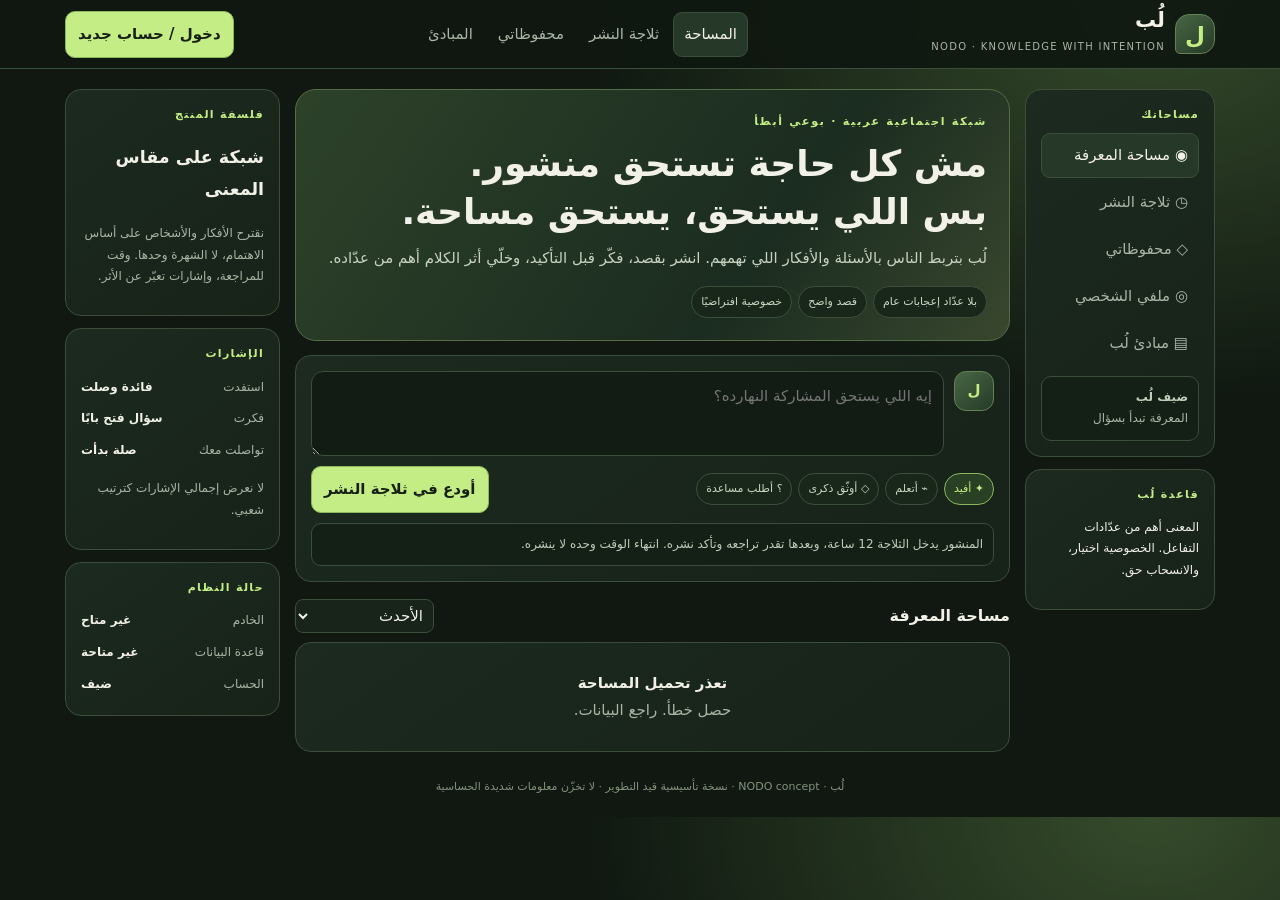
==== commit 24a4ec29: "Replace unrelated prototype with Lub Arabic social network UI" ====
--- a/index.html
+++ b/index.html
@@ -1,117 +1,55 @@
 <!doctype html>
-<html lang="ar" dir="rtl">
-<head>
-<meta charset="utf-8"><meta name="viewport" content="width=device-width,initial-scale=1">
-<title>القاع | THE DEPTHS</title>
-<meta name="description" content="شبكة عربية للنقاش والمعرفة، بدستور واضح ومجلس مراجعة من تسعة وكلاء ذكاء اصطناعي.">
-<meta name="theme-color" content="#08111f">
+<html lang="ar" dir="rtl"><head><meta charset="utf-8"><meta name="viewport" content="width=device-width,initial-scale=1"><meta name="theme-color" content="#101811"><title>لُب | NODO</title>
 <style>
-:root{color-scheme:dark;--bg:#08111f;--panel:#101c2d;--panel2:#14243a;--line:#263b54;--text:#edf4ff;--muted:#9cb0c9;--cyan:#7ee7d1;--blue:#91b9ff;--gold:#f3cb84;--red:#ff9ca9;--green:#9ee6c2}
-*{box-sizing:border-box}html{scroll-behavior:smooth}body{margin:0;background:radial-gradient(ellipse at 10% -15%,#183652 0,transparent 38%),radial-gradient(ellipse at 100% 55%,#10283b 0,transparent 35%),var(--bg);color:var(--text);font:15px/1.75 system-ui,-apple-system,"Segoe UI",Tahoma,Arial,sans-serif}button,input,textarea,select{font:inherit}button{cursor:pointer;transition:.18s ease}button:focus-visible,input:focus-visible,textarea:focus-visible,select:focus-visible{outline:2px solid var(--cyan);outline-offset:2px}button:disabled{opacity:.45;cursor:not-allowed}a{color:var(--cyan)}.shell{max-width:1380px;margin:auto;padding:0 20px}.topbar{position:sticky;top:0;z-index:10;background:#08111feF;backdrop-filter:blur(16px);border-bottom:1px solid #263b5488}.topinner{height:76px;display:flex;align-items:center;justify-content:space-between;gap:18px}.brand{display:flex;align-items:center;gap:12px;min-width:180px}.sigil{width:42px;height:42px;border:1px solid #5c8b9a;border-radius:50%;display:grid;place-items:center;color:var(--cyan);font-size:24px;background:radial-gradient(circle,#173748,#0b1727 68%);box-shadow:0 0 24px #7ee7d11b}.brandname{font-weight:900;letter-spacing:.3px;font-size:19px;line-height:1.15}.brandname small{display:block;color:var(--muted);font-size:10px;letter-spacing:2.4px;direction:ltr;text-align:right}.nav{display:flex;gap:6px;align-items:center;flex-wrap:wrap}.nav button,.ghost{border:1px solid transparent;background:transparent;color:var(--muted);padding:9px 12px;border-radius:11px}.nav button.active,.nav button:hover,.ghost:hover{color:var(--text);background:var(--panel2);border-color:var(--line)}.primary{background:var(--cyan);color:#071820;border:0;padding:10px 16px;border-radius:11px;font-weight:850}.primary:hover{filter:brightness(1.08);transform:translateY(-1px)}.secondary{background:#16263a;color:var(--text);border:1px solid var(--line);padding:9px 13px;border-radius:11px}.danger{background:#351e2b;color:#ffc0c9;border:1px solid #673646;padding:8px 12px;border-radius:10px}.layout{display:grid;grid-template-columns:235px minmax(0,720px) 270px;gap:20px;justify-content:center;padding-top:25px}.sidebar,.rightbar{position:sticky;top:96px;align-self:start;display:grid;gap:14px}.panel{background:linear-gradient(145deg,#122137f5,#0d1929f5);border:1px solid var(--line);border-radius:18px;padding:17px;box-shadow:0 14px 36px #0002}.profile-mini{display:flex;align-items:center;gap:11px}.avatar{width:43px;height:43px;border-radius:14px;display:grid;place-items:center;background:linear-gradient(145deg,#26546a,#173044);color:var(--cyan);font-weight:900;border:1px solid #47788a;flex-shrink:0}.avatar.gold{background:linear-gradient(145deg,#56472b,#2e2b25);color:var(--gold);border-color:#74613b}.avatar.purple{background:linear-gradient(145deg,#493665,#25213c);color:#d6b7ff;border-color:#68528c}.muted{color:var(--muted)}.small{font-size:12px}.section-label{font-size:11px;color:#80a6bc;letter-spacing:1.8px;font-weight:850;margin:0 0 9px}.sideitem{width:100%;display:flex;align-items:center;gap:11px;text-align:right;padding:10px 11px;border-radius:11px;border:1px solid transparent;background:transparent;color:var(--muted);margin:2px 0}.sideitem:hover,.sideitem.active{background:#17283c;color:var(--text);border-color:#2b435b}.sideitem .ico{font-size:17px;width:22px;text-align:center}.sidecount{margin-right:auto;color:var(--cyan);font-size:11px}.main{min-width:0}.hero{border:1px solid #31536b;border-radius:20px;padding:25px;background:linear-gradient(120deg,#122a3c,#101d30 62%,#18233b);position:relative;overflow:hidden;margin-bottom:17px}.hero:after{content:"";position:absolute;width:210px;height:210px;border:1px solid #5ea7b122;border-radius:50%;left:-58px;top:-100px;box-shadow:0 0 0 24px #5ea7b10b,0 0 0 52px #5ea7b108}.eyebrow{font-size:11px;color:var(--cyan);letter-spacing:2px;font-weight:900}.hero h1{font-size:clamp(26px,4vw,39px);line-height:1.3;margin:8px 0 5px;max-width:580px}.hero p{color:#b1c4d9;margin:5px 0 17px;max-width:560px}.herofoot{display:flex;align-items:center;gap:9px;flex-wrap:wrap}.tag{font-size:11px;padding:4px 8px;border:1px solid #35516a;border-radius:99px;color:#b6c9dc}.composer{margin-bottom:15px}.composer-head{display:flex;gap:12px;align-items:flex-start}.composer textarea{width:100%;min-height:86px;resize:vertical;background:#0a1524;border:1px solid #2b4058;border-radius:13px;color:var(--text);padding:13px;outline:none}.composer textarea::placeholder{color:#7289a4}.composer-bottom{display:flex;align-items:center;justify-content:space-between;gap:10px;flex-wrap:wrap;margin-top:11px}.intent-row{display:flex;gap:6px;flex-wrap:wrap}.intent{font-size:11px;padding:6px 9px;border-radius:99px;border:1px solid var(--line);background:#0d1a2a;color:var(--muted)}.intent.selected{border-color:#68c9b7;color:var(--cyan);background:#15342f}.feedbar{display:flex;align-items:center;justify-content:space-between;gap:12px;margin:17px 0 11px}.feedbar h2{font-size:16px;margin:0}.feedbar select{background:#0c1928;border:1px solid var(--line);color:var(--text);padding:7px 10px;border-radius:10px}.post{margin-bottom:13px;padding:18px}.posthead{display:flex;align-items:flex-start;gap:11px}.postauthor{flex:1;min-width:0}.postauthor strong{display:block}.postauthor .meta{font-size:11px;color:var(--muted)}.postflag{font-size:10px;border:1px solid #2e5a52;color:var(--green);padding:3px 7px;border-radius:99px;white-space:nowrap}.postflag.pending{color:var(--gold);border-color:#6d5733}.postbody{font-size:15px;white-space:pre-wrap;overflow-wrap:anywhere;margin:15px 0 13px}.postbody strong{color:var(--cyan)}.topic{display:inline-block;color:#9dbdff;font-size:12px;margin:0 5px 0 0}.postactions{display:flex;gap:5px;flex-wrap:wrap;border-top:1px solid #263b544f;padding-top:10px}.postactions button{font-size:12px;padding:7px 9px;border-radius:9px;background:transparent;color:var(--muted);border:1px solid transparent}.postactions button:hover,.postactions button.picked{background:#172b3b;color:var(--cyan);border-color:#2d5960}.comments{margin-top:12px;padding-top:12px;border-top:1px solid #263b5466}.comment{display:flex;gap:8px;margin:10px 0;font-size:13px}.comment .avatar{width:30px;height:30px;border-radius:10px;font-size:11px}.commentbox{display:flex;gap:7px;margin-top:12px}.commentbox input,.formrow input,.formrow textarea{width:100%;background:#0a1524;border:1px solid var(--line);color:var(--text);border-radius:10px;padding:9px 11px;min-width:0}.commentbox button{white-space:nowrap}.signals{display:flex;gap:6px;flex-wrap:wrap;margin-top:12px}.signal{font-size:11px;border:1px solid #2d4d61;color:#a9c4da;background:#0b1928;border-radius:99px;padding:5px 8px}.signal:hover,.signal.picked{border-color:#61bfae;color:var(--cyan)}.righttitle{font-size:14px;margin:0 0 10px}.council{display:grid;grid-template-columns:repeat(3,1fr);gap:7px}.agent{padding:9px 3px;text-align:center;background:#0b1827;border:1px solid #263c53;border-radius:11px}.agent .face{font-size:20px}.agent b{display:block;font-size:10px;margin-top:3px}.agent small{display:block;font-size:9px;color:var(--muted)}.constitution{display:grid;gap:9px}.rule{display:flex;gap:9px;align-items:flex-start;font-size:12px;color:#b8c8da}.rule span{color:var(--cyan);font-weight:900}.metricline{display:flex;justify-content:space-between;font-size:12px;margin:8px 0;color:var(--muted)}.bar{height:5px;background:#22364a;border-radius:99px;overflow:hidden;margin-top:5px}.bar i{display:block;height:100%;background:linear-gradient(90deg,#4d8b9e,#7ee7d1);width:72%}.view{display:none}.view.active{display:block}.pagehead{margin-bottom:16px}.pagehead h1{font-size:28px;margin:0}.pagehead p{color:var(--muted);margin:3px 0}.cardgrid{display:grid;grid-template-columns:repeat(2,minmax(0,1fr));gap:13px}.statcard{background:#101d30;border:1px solid var(--line);border-radius:15px;padding:16px}.statcard .big{font-size:25px;font-weight:900;color:var(--cyan)}.statcard p{margin:2px 0;color:var(--muted);font-size:12px}.agentrow{display:flex;align-items:center;gap:10px;padding:12px 0;border-bottom:1px solid #263b5466}.agentrow:last-child{border:0}.agentrow .avatar{width:38px;height:38px}.agentrow div:nth-child(2){flex:1}.agentrow b{font-size:13px}.agentrow p{font-size:11px;color:var(--muted);margin:0}.decision{font-size:10px;border:1px solid #3d6a5b;color:var(--green);padding:3px 6px;border-radius:8px}.constitution-list{counter-reset:rule;display:grid;gap:10px}.constitution-item{display:flex;gap:13px;padding:15px;background:#101d30;border:1px solid var(--line);border-radius:14px}.constitution-item:before{counter-increment:rule;content:counter(rule,decimal-leading-zero);font-weight:900;color:var(--cyan);font-size:18px}.constitution-item p{margin:3px 0 0;color:var(--muted);font-size:13px}.formrow{display:grid;gap:10px;margin:12px 0}.formrow label{display:block;font-size:12px;color:var(--muted);margin-bottom:4px}.formrow textarea{min-height:90px;resize:vertical}.notice{font-size:12px;color:var(--muted);padding:12px;background:#0c1928;border:1px solid var(--line);border-radius:12px;margin:12px 0}.empty{padding:30px 15px;text-align:center;color:var(--muted)}.toast{position:fixed;bottom:20px;left:50%;transform:translate(-50%,20px);opacity:0;pointer-events:none;z-index:30;background:#d9fff4;color:#08201e;padding:11px 17px;border-radius:12px;font-weight:800;box-shadow:0 8px 35px #0005;transition:.25s;max-width:90vw;text-align:center}.toast.show{opacity:1;transform:translate(-50%,0)}.modalback{position:fixed;inset:0;background:#02070dc9;z-index:20;display:none;place-items:center;padding:18px}.modalback.show{display:grid}.modal{width:min(520px,100%);max-height:85vh;overflow:auto;background:#101d30;border:1px solid #35516b;border-radius:19px;padding:22px;box-shadow:0 24px 80px #0009}.modal h2{margin:0 0 5px;font-size:21px}.modal p{color:var(--muted);font-size:13px}.modalactions{display:flex;gap:8px;justify-content:flex-start;flex-wrap:wrap;margin-top:15px}.intents-full{display:grid;grid-template-columns:1fr 1fr;gap:8px;margin:14px 0}.intents-full button{border:1px solid var(--line);border-radius:11px;background:#0b1827;color:var(--text);padding:12px;text-align:right}.intents-full button.selected{border-color:var(--cyan);background:#15342f}.mobile-nav{display:none}.footer{text-align:center;color:#6e87a3;font-size:11px;padding:30px 0 20px}.ltr{direction:ltr;unicode-bidi:embed}
-@media(max-width:1120px){.layout{grid-template-columns:205px minmax(0,700px)}.rightbar{display:none}}@media(max-width:760px){.shell{padding:0 12px}.topinner{height:65px}.brand{min-width:0}.brandname{font-size:16px}.sigil{width:37px;height:37px}.nav button:not(.primary){display:none}.layout{display:block;padding-top:14px}.sidebar{display:none}.hero{padding:20px}.hero h1{font-size:27px}.panel{border-radius:15px}.post{padding:14px}.cardgrid{grid-template-columns:1fr}.mobile-nav{display:flex;position:fixed;bottom:0;left:0;right:0;z-index:12;background:#08111ff2;backdrop-filter:blur(16px);border-top:1px solid var(--line);justify-content:space-around;padding:7px 3px max(7px,env(safe-area-inset-bottom))}.mobile-nav button{background:transparent;color:var(--muted);border:0;padding:6px 8px;font-size:10px;display:grid;gap:2px;justify-items:center}.mobile-nav button.active{color:var(--cyan)}.mobile-nav span{font-size:19px}.footer{padding-bottom:85px}.composer-bottom{align-items:stretch}.composer-bottom .primary{width:100%}.intent-row{width:100%}.feedbar{margin-top:12px}}
-</style>
-</head>
-<body>
-<header class="topbar"><div class="shell topinner">
-<div class="brand"><div class="sigil">ق</div><div class="brandname">القاع <small>THE DEPTHS</small></div></div>
-<nav class="nav" aria-label="التنقل الرئيسي"><button class="active" data-view="feed">المرآة</button><button data-view="council">مجلس التسعة</button><button data-view="constitution">الدستور</button><button data-view="chamber">غرفة المراجعة</button></nav>
-<button class="primary" id="profileButton">ضيف القاع <span>⌄</span></button>
-</div></header>
-<div class="shell layout">
-<aside class="sidebar">
-<div class="panel"><div class="profile-mini"><div class="avatar" id="sideAvatar">ض</div><div><b id="sideName">ضيف القاع</b><div class="muted small">مراقب الأفكار</div></div></div><div style="height:13px"></div><div class="section-label">مساحات القاع</div>
-<button class="sideitem active" data-view="feed"><span class="ico">◉</span> المرآة <span class="sidecount">LIVE</span></button>
-<button class="sideitem" data-view="council"><span class="ico">◎</span> مجلس التسعة</button>
-<button class="sideitem" data-view="constitution"><span class="ico">▤</span> الدستور</button>
-<button class="sideitem" data-view="chamber"><span class="ico">⚖</span> غرفة المراجعة <span class="sidecount" id="appealCount">0</span></button>
-<button class="sideitem" data-view="saved"><span class="ico">◇</span> محفوظاتي</button>
-</div>
-<div class="panel"><div class="section-label">مبادئ لا تتغير</div><div class="constitution">
-<div class="rule"><span>01</span><div>ناقش الفكرة، لا تهن صاحبها.</div></div><div class="rule"><span>02</span><div>القرار قابل للتفسير والاستئناف.</div></div><div class="rule"><span>03</span><div>الخصوصية ليست مادة للنقاش.</div></div>
-</div></div>
-</aside>
-<main class="main">
-<section class="view active" id="view-feed">
-<div class="hero"><div class="eyebrow">شبكة المعرفة العربية</div><h1>انزل أعمق. فكّر أوضح.</h1><p>هنا الفكرة تدخل المرآة، ومجلس الذكاء الاصطناعي يراجع القرارات. مش كل اختلاف معركة، ومش كل رأي حقيقة.</p><div class="herofoot"><span class="tag">دستور علني</span><span class="tag">إشراف قابل للمراجعة</span><span class="tag">لا سباق إعجابات</span></div></div>
-<div class="panel composer"><div class="composer-head"><div class="avatar" id="composerAvatar">ض</div><div style="flex:1"><textarea id="postText" maxlength="1800" placeholder="إيه الفكرة اللي تستحق تدخل المرآة؟"></textarea><div class="small muted" style="display:flex;justify-content:space-between;margin-top:4px"><span>اكتب للفهم، مش للضجيج.</span><span id="charCount">0 / 1800</span></div></div></div><div class="composer-bottom"><div class="intent-row" id="intentRow"><button class="intent selected" data-intent="أفيد">✦ أفيد</button><button class="intent" data-intent="أتعلم">⌁ أتعلم</button><button class="intent" data-intent="أوثق ذكرى">◇ أوثّق ذكرى</button><button class="intent" data-intent="أطلب مساعدة">? أطلب مساعدة</button></div><button class="primary" id="stagePost">إيداع في الثلاجة · 12 ساعة</button></div><div class="notice">قبل النشر، المنشور بيقعد 12 ساعة في «الثلاجة». هنفكّرك تراجعه وتأكد نشره. في النسخة التجريبية، التأكيد متاح يدويًا من قائمة «المعلّق».</div></div>
-<div class="feedbar"><h2>على سطح المرآة <span class="muted" id="feedCount"></span></h2><select id="feedFilter" aria-label="ترتيب المنشورات"><option value="new">الأحدث</option><option value="thought">الأكثر إثارة للتفكير</option><option value="help">طلبات المساعدة</option></select></div>
-<div id="feedList"></div>
-</section>
-<section class="view" id="view-council">
-<div class="pagehead"><h1>مجلس التسعة</h1><p>تسعة أدوار متخصصة، لا تسع نسخ من الرأي نفسه.</p></div>
-<div class="panel"><div class="eyebrow">بروتوكول المراجعة</div><h2 style="margin:5px 0">الفحص السريع أولًا. التصعيد عند الحاجة.</h2><p class="muted">المنشورات العادية لا تحتاج جلسة مجلس. الحالات الملتبسة، والبلاغات الجادة، والاستئنافات، والنزاعات الدستورية هي التي تستدعي مراجعة أعمق.</p><div class="cardgrid" style="margin-top:16px"><div class="statcard"><div class="big">9</div><p>أدوار متخصصة في التصميم</p></div><div class="statcard"><div class="big">3</div><p>خطوات: فحص، تفسير، مراجعة</p></div></div></div>
-<div class="panel" style="margin-top:13px"><h3 class="righttitle">أعضاء المجلس</h3><div id="agentList"></div></div>
-<div class="panel" style="margin-top:13px"><h3 class="righttitle">آخر سجل تدقيق</h3><div id="auditLog" class="muted small"></div></div>
-</section>
-<section class="view" id="view-constitution">
-<div class="pagehead"><h1>دستور القاع</h1><p>القواعد لازم تكون مفهومة قبل ما تكون قابلة للتطبيق.</p></div>
-<div class="hero"><div class="eyebrow">المبدأ الأعلى</div><h1 style="font-size:26px">انتقد السلوك والأفكار، لا الأشخاص.</h1><p>لا قرار إشراف بلا سبب مفهوم، ولا قرار نهائي في الحالات القابلة للاستئناف.</p></div>
-<div class="constitution-list">
-<div class="constitution-item"><div><b>كرامة الإنسان</b><p>ممنوع التهديد، والتحريض على الأذى، والتنمر المستهدف، والإذلال المنظم، وخطاب الكراهية.</p></div></div>
-<div class="constitution-item"><div><b>الخصوصية خط أحمر</b><p>ممنوع نشر بيانات شخصية أو أسرار أو تتبع سلوك الأشخاص بغرض كشف هويتهم أو إيذائهم.</p></div></div>
-<div class="constitution-item"><div><b>الفكرة ليست صاحبها</b><p>النقد مسموح وقوي، والسخرية من الفكرة أو السلوك ممكنة، لكن التشهير والإهانة الشخصية ليست حجة.</p></div></div>
-<div class="constitution-item"><div><b>الشفافية والتفسير</b><p>يُشرح سبب الإجراء، ويُفرّق بين قاعدة واضحة وحالة رمادية، ويُسجل الخلاف بدل إخفائه.</p></div></div>
-<div class="constitution-item"><div><b>حق الاستئناف</b><p>يمكن طلب مراجعة بشرية أو مراجعة مجلس أعمق عند الاعتراض. البلاغ وحده لا يثبت المخالفة.</p></div></div>
-<div class="constitution-item"><div><b>مقاومة التلاعب</b><p>لا تنسيق زائف للتفاعلات، ولا حسابات مصطنعة للتأثير على النقاش، ولا ترتيب يعتمد على الغضب وحده.</p></div></div>
-<div class="constitution-item"><div><b>الإفصاح عن الذكاء الاصطناعي</b><p>المحتوى المولّد أو قرارات المراجعة الآلية يجب أن تكون قابلة للتمييز عن كلام البشر.</p></div></div>
-</div>
-</section>
-<section class="view" id="view-chamber">
-<div class="pagehead"><h1>غرفة المراجعة</h1><p>بلاغات، استئنافات، وحالات معلّقة. كل حالة تحتاج سببًا وسجلًا.</p></div>
-<div class="panel"><h3 class="righttitle">لوحة الحالات</h3><div class="cardgrid"><div class="statcard"><div class="big" id="pendingN">0</div><p>منشورات في الثلاجة</p></div><div class="statcard"><div class="big" id="reportsN">0</div><p>بلاغات محلية تجريبية</p></div></div><div class="notice">تنبيه: هذه واجهة تجربة محلية. البلاغات والقرارات هنا ليست مراجعة فعلية من نموذج ذكاء اصطناعي أو مجلس بشري، ولا يتم إرسال بيانات إلى خدمة خارجية.</div></div>
-<div id="chamberList" style="margin-top:13px"></div>
-</section>
-<section class="view" id="view-saved">
-<div class="pagehead"><h1>محفوظاتي</h1><p>الأفكار اللي قررت ترجع لها بدل ما تضيّع وسط الخلاصة.</p></div><div id="savedList"></div>
-</section>
-</main>
-<aside class="rightbar">
-<div class="panel"><div class="section-label">المجلس في لمحة</div><h3 class="righttitle">مجلس التسعة</h3><div class="council" id="councilMini"></div><p class="small muted" style="margin-bottom:0">الأدوار المعروضة هنا تصميم مبدئي. لا توجد نماذج مستقلة متصلة في هذه النسخة.</p><button class="secondary" style="width:100%;margin-top:12px" data-view="council">افتح المجلس ↙</button></div>
-<div class="panel"><div class="section-label">مؤشر صحة النقاش</div><h3 class="righttitle">مش كل حاجة رقم</h3><div class="metricline"><span>قصد واضح للنشر</span><b>مفعّل</b></div><div class="bar"><i style="width:100%"></i></div><div class="metricline"><span>عداد إعجابات عام</span><b>غير موجود</b></div><div class="bar"><i style="width:0%"></i></div><div class="metricline"><span>مراجعة قابلة للاستئناف</span><b>مصممة</b></div><div class="bar"><i style="width:72%"></i></div><p class="small muted">دي مؤشرات تصميمية، مش قياسات حية لأداء المنصة.</p></div>
-<div class="panel"><div class="section-label">بوصلة المشاركة</div><h3 class="righttitle">إيه اللي حصل لك هنا؟</h3><p class="small muted">بدل ما نعدّ القلوب، نخلي الإشارة عن الأثر.</p><div class="signals"><span class="signal">استفدت</span><span class="signal">فكرت</span><span class="signal">تواصلت معك</span></div></div>
-</aside>
-</div>
-<div class="shell footer">THE DEPTHS · القاع · نموذج تفاعلي أولي · بيانات هذه التجربة تُحفظ على هذا الجهاز فقط</div>
-<nav class="mobile-nav"><button class="active" data-view="feed"><span>◉</span>المرآة</button><button data-view="council"><span>◎</span>المجلس</button><button data-view="constitution"><span>▤</span>الدستور</button><button data-view="chamber"><span>⚖</span>المراجعة</button><button data-view="saved"><span>◇</span>محفوظاتي</button></nav>
-<div class="toast" id="toast" role="status" aria-live="polite"></div>
-<div class="modalback" id="modalback"><div class="modal" role="dialog" aria-modal="true" aria-labelledby="modalTitle"><h2 id="modalTitle"></h2><div id="modalBody"></div><div class="modalactions" id="modalActions"></div></div></div>
+:root{color-scheme:dark;--bg:#101811;--p:#1b291e;--p2:#263827;--line:#3b4e3b;--t:#f2f1e8;--m:#aab5a5;--g:#c4ed85}*{box-sizing:border-box}body{margin:0;background:radial-gradient(ellipse at 90% 0,#354b2b,transparent 35%),var(--bg);color:var(--t);font:15px/1.8 system-ui,Tahoma,Arial,sans-serif}button,input,textarea,select{font:inherit}button{cursor:pointer}.shell{max-width:1180px;margin:auto;padding:0 15px}.top{position:sticky;top:0;background:#101811ed;backdrop-filter:blur(12px);border-bottom:1px solid var(--line);z-index:5}.topin{height:68px;display:flex;justify-content:space-between;align-items:center;gap:10px}.brand{display:flex;align-items:center;gap:10px}.logo,.avatar{display:grid;place-items:center;background:linear-gradient(140deg,#486744,#253a27);border:1px solid #648256;color:var(--g);font-weight:900}.logo{width:40px;height:40px;border-radius:14px 14px 14px 5px;font-size:23px}.brand b{font-size:21px;display:block;line-height:1.1}.brand small{font-size:10px;color:var(--m);letter-spacing:1.3px}.btn,.btn2,.danger{border-radius:10px;padding:9px 12px;font-weight:750}.btn{background:var(--g);color:#172016;border:1px solid #8db95e}.btn2{background:var(--p2);color:var(--t);border:1px solid var(--line)}.danger{background:#392722;color:#ffd2c7;border:1px solid #754b42}.nav{display:flex;gap:3px}.nav button,.sidebtn{border:1px solid transparent;background:transparent;color:var(--m);padding:8px 10px;border-radius:9px}.nav button.active,.nav button:hover,.sidebtn.active,.sidebtn:hover{background:var(--p2);color:var(--t);border-color:var(--line)}.layout{display:grid;grid-template-columns:190px minmax(0,720px) 215px;gap:15px;padding-top:20px}.side,.right{position:sticky;top:85px;align-self:start;display:grid;gap:12px}.panel{background:linear-gradient(145deg,#1c2a1f,#172219);border:1px solid var(--line);border-radius:16px;padding:15px}.muted{color:var(--m)}.small{font-size:12px}.label{font-size:11px;letter-spacing:1.3px;color:var(--g);font-weight:850;margin-bottom:8px}.sidebtn{display:block;text-align:right;width:100%;margin:2px 0}.hero{background:linear-gradient(125deg,#2d4229,#1b2c20 65%,#39472e);border:1px solid #536d47;border-radius:21px;padding:22px;margin-bottom:14px}.eyebrow{font-size:11px;letter-spacing:1.7px;color:var(--g);font-weight:900}.hero h1{font-size:clamp(25px,4vw,36px);line-height:1.35;margin:8px 0}.hero p{color:#c8d1c0;margin:6px 0 14px}.chips,.intents,.actions,.signals{display:flex;gap:6px;flex-wrap:wrap}.chip,.intent,.signal{font-size:11px;border:1px solid var(--line);border-radius:99px;padding:5px 9px;background:#19271b;color:#c9d7c2}.intent.active,.signal.on{border-color:#8bb65f;background:#2a4025;color:var(--g)}.composeRow{display:flex;gap:10px}.avatar{width:40px;height:40px;border-radius:12px;flex-shrink:0}.composeRow textarea{width:100%;min-height:85px;background:#121b14;border:1px solid var(--line);border-radius:12px;color:var(--t);padding:11px;resize:vertical}.between{display:flex;justify-content:space-between;gap:8px;align-items:center;flex-wrap:wrap;margin-top:10px}.notice{font-size:12px;color:#c0cdb8;background:#141f16;border:1px solid var(--line);border-radius:10px;padding:10px;margin-top:10px}.feedhead{display:flex;justify-content:space-between;align-items:center;margin:17px 0 9px}.feedhead h2{font-size:16px;margin:0}.feedhead select{background:#18241a;color:var(--t);border:1px solid var(--line);padding:6px;border-radius:8px}.post{margin-bottom:11px}.posttop{display:flex;gap:9px;align-items:flex-start}.author{flex:1}.author b{display:block}.author small{font-size:11px;color:var(--m)}.badge{font-size:10px;color:var(--g);border:1px solid #536c45;border-radius:99px;padding:3px 7px}.pending{color:#e9d98c;border-color:#756b3f}.postbody{white-space:pre-wrap;overflow-wrap:anywhere;margin:12px 0}.topic{font-size:12px;color:#c0d9a3}.actions{border-top:1px solid #3547398a;padding-top:8px;margin-top:9px}.actions button{font-size:12px;background:transparent;border:1px solid transparent;color:var(--m);padding:6px 7px;border-radius:8px}.actions button:hover,.actions button.on{background:var(--p2);color:var(--g);border-color:var(--line)}.signals{margin-top:8px}.comments{display:none;border-top:1px solid var(--line);margin-top:10px;padding-top:8px}.comment{font-size:13px;margin:9px 0}.commentform{display:flex;gap:6px;margin-top:9px}.commentform input,.field{width:100%;min-width:0;background:#111a13;border:1px solid var(--line);border-radius:9px;color:var(--t);padding:9px}.view{display:none}.view.active{display:block}.pagehead h1{margin:0;font-size:25px}.pagehead p{margin:3px 0 14px;color:var(--m)}.rule{padding:13px;background:var(--p);border:1px solid var(--line);border-radius:12px;margin-bottom:8px}.rule b{color:var(--g)}.rule p{margin:3px 0 0;color:var(--m);font-size:13px}.empty{text-align:center;padding:27px 12px;color:var(--m)}.empty strong{display:block;color:var(--t)}.formgrid{display:grid;gap:10px;margin:12px 0}.formgrid label{display:block;font-size:12px;color:var(--m)}.formgrid input,.formgrid textarea,.formgrid select{display:block;width:100%;background:#111a13;border:1px solid var(--line);border-radius:9px;color:var(--t);padding:9px}.formgrid textarea{min-height:75px}.meaningrow{display:flex;justify-content:space-between;gap:7px;font-size:12px;padding:5px 0;color:var(--m)}.meaningrow b{color:var(--t)}.modalback{display:none;position:fixed;inset:0;background:#050905d9;z-index:15;place-items:center;padding:15px}.modalback.show{display:grid}.modal{width:min(470px,100%);max-height:90vh;overflow:auto;background:#1b291e;border:1px solid #536b4b;border-radius:17px;padding:19px}.modal h2{margin:0}.modal p{font-size:13px;color:var(--m)}.modalactions{display:flex;gap:7px;flex-wrap:wrap;margin-top:12px}.toast{position:fixed;bottom:20px;left:50%;transform:translate(-50%,20px);opacity:0;z-index:30;background:#dff6bd;color:#172315;padding:10px 15px;border-radius:10px;transition:.2s;pointer-events:none}.toast.show{opacity:1;transform:translate(-50%,0)}.footer{text-align:center;color:#84927d;font-size:11px;padding:25px 0 20px}.mobile{display:none}
+@media(max-width:1000px){.layout{grid-template-columns:180px minmax(0,720px)}.right{display:none}}@media(max-width:700px){.shell{padding:0 10px}.topin{height:61px}.brand b{font-size:18px}.logo{width:36px;height:36px}.nav{display:none}.layout{display:block;padding-top:11px}.side{display:none}.hero{padding:18px}.hero h1{font-size:26px}.mobile{display:flex;position:fixed;bottom:0;left:0;right:0;z-index:10;justify-content:space-around;background:#101811f5;border-top:1px solid var(--line);padding:5px 2px max(6px,env(safe-area-inset-bottom))}.mobile button{background:transparent;border:0;color:var(--m);font-size:10px;padding:5px}.mobile button.active{color:var(--g)}.footer{padding-bottom:80px}.between{align-items:stretch}.composer .btn{width:100%}.intents{width:100%}}
+</style></head><body>
+<header class="top"><div class="shell topin"><div class="brand"><div class="logo">ل</div><div><b>لُب</b><small>NODO · KNOWLEDGE WITH INTENTION</small></div></div><nav class="nav"><button class="active" data-view="feed">المساحة</button><button data-view="fridge">ثلاجة النشر</button><button data-view="saved">محفوظاتي</button><button data-view="constitution">المبادئ</button></nav><button class="btn" id="accountBtn">دخول / حساب جديد</button></div></header>
+<div class="shell layout"><aside class="side"><div class="panel"><div class="label">مساحاتك</div><button class="sidebtn active" data-view="feed">◉ مساحة المعرفة</button><button class="sidebtn" data-view="fridge">◷ ثلاجة النشر</button><button class="sidebtn" data-view="saved">◇ محفوظاتي</button><button class="sidebtn" data-view="profile">◎ ملفي الشخصي</button><button class="sidebtn" data-view="constitution">▤ مبادئ لُب</button><div class="notice"><b id="sideName">ضيف لُب</b><div class="small muted" id="sideSub">المعرفة تبدأ بسؤال</div></div></div><div class="panel"><div class="label">قاعدة لُب</div><p class="small">المعنى أهم من عدّادات التفاعل. الخصوصية اختيار، والانسحاب حق.</p></div></aside>
+<main>
+<section class="view active" id="view-feed"><div class="hero"><div class="eyebrow">شبكة اجتماعية عربية · بوعي أبطأ</div><h1>مش كل حاجة تستحق منشور.<br>بس اللي يستحق، يستحق مساحة.</h1><p>لُب بتربط الناس بالأسئلة والأفكار اللي تهمهم. انشر بقصد، فكّر قبل التأكيد، وخلّي أثر الكلام أهم من عدّاده.</p><div class="chips"><span class="chip">بلا عدّاد إعجابات عام</span><span class="chip">قصد واضح</span><span class="chip">خصوصية افتراضيًا</span></div></div>
+<div class="panel composer"><div class="composeRow"><div class="avatar" id="composerAvatar">ل</div><textarea id="postBody" maxlength="1800" placeholder="إيه اللي يستحق المشاركة النهارده؟"></textarea></div><div class="between"><div class="intents"><button class="intent active" data-intent="أفيد">✦ أفيد</button><button class="intent" data-intent="أتعلم">⌁ أتعلم</button><button class="intent" data-intent="أوثّق ذكرى">◇ أوثّق ذكرى</button><button class="intent" data-intent="أطلب مساعدة">؟ أطلب مساعدة</button></div><button class="btn" id="submitPost">أودع في ثلاجة النشر</button></div><div class="notice">المنشور يدخل الثلاجة 12 ساعة، وبعدها تقدر تراجعه وتأكد نشره. انتهاء الوقت وحده لا ينشره.</div></div>
+<div class="feedhead"><h2>مساحة المعرفة</h2><select id="feedSort"><option value="new">الأحدث</option><option value="help">طلبات المساعدة</option></select></div><div id="feedList"><div class="panel empty">جاري تحميل المساحة...</div></div></section>
+<section class="view" id="view-fridge"><div class="pagehead"><h1>ثلاجة النشر</h1><p>مسوداتك المعلّقة، من غير ضغط ولا نشر تلقائي.</p></div><div class="notice">التأكيد متاح بعد مرور 12 ساعة كاملة. الإشعار الخارجي لم يُنفذ بعد.</div><div id="fridgeList" style="margin-top:12px"></div></section>
+<section class="view" id="view-saved"><div class="pagehead"><h1>محفوظاتي</h1><p>أفكار عايز ترجع لها بدل ما تضيع وسط الزحمة.</p></div><div id="savedList"></div></section>
+<section class="view" id="view-profile"><div class="pagehead"><h1>ملفي الشخصي</h1><p>إنت اللي تحدد قد إيه الناس تشوف عنك.</p></div><div class="panel"><div id="profileGate" class="empty"><strong>سجّل الدخول أولًا</strong>إدارة الملف الشخصي متاحة للأعضاء.</div><form id="profileForm" style="display:none"><div class="formgrid"><label>اسم العرض<input id="displayName" maxlength="60" required></label><label>نبذة قصيرة<textarea id="bio" maxlength="240"></textarea></label><label><input id="hiddenProfile" type="checkbox" style="width:auto;display:inline"> إخفاء ملفي من الاستكشاف العام</label></div><button class="btn">حفظ الملف</button> <button class="btn2" type="button" id="logoutBtn">تسجيل الخروج</button> <button class="danger" type="button" id="deleteAccountBtn">حذف الحساب</button></form></div></section>
+<section class="view" id="view-constitution"><div class="pagehead"><h1>مبادئ لُب</h1><p>قواعد تحمي المعرفة من التحول إلى سباق شعبية.</p></div><div class="rule"><b>01 · قصد قبل النشر</b><p>أفيد، أتعلم، أوثّق ذكرى، أو أطلب مساعدة. القصد يوضح السياق ولا يحكم على قيمة الشخص.</p></div><div class="rule"><b>02 · وقت للمراجعة</b><p>المنشور يقضي 12 ساعة في الثلاجة ثم يحتاج تأكيدًا صريحًا. لا نشر تلقائيًا.</p></div><div class="rule"><b>03 · المعنى بدل الشعبية</b><p>لا عدّاد إعجابات عام. الإشارات: استفدت، فكرت، تواصلت معك.</p></div><div class="rule"><b>04 · الخصوصية والتحكم</b><p>إخفاء الملف وإدارة المنشورات وحذف الحساب خيارات أساسية.</p></div><div class="rule"><b>05 · توصيات قابلة للقياس</b><p>التوصية المستقبلية ستوازن بين الاهتمامات واكتشاف مجالات جديدة وتنوع الآراء. لن ندّعي حيادًا مثبتًا قبل القياس.</p></div><div class="rule"><b>06 · شفافية الحدود</b><p>لا ندّعي حاليًا كشف الحسابات الوهمية آليًا أو إشرافًا ذكيًا حيًا. أي قدرة يجب اختبارها وتوثيق حدودها.</p></div></section>
+</main><aside class="right"><div class="panel"><div class="label">فلسفة المنتج</div><h3>شبكة على مقاس المعنى</h3><p class="small muted">نقترح الأفكار والأشخاص على أساس الاهتمام، لا الشهرة وحدها. وقت للمراجعة، وإشارات تعبّر عن الأثر.</p></div><div class="panel"><div class="label">الإشارات</div><div class="meaningrow"><span>استفدت</span><b>فائدة وصلت</b></div><div class="meaningrow"><span>فكرت</span><b>سؤال فتح بابًا</b></div><div class="meaningrow"><span>تواصلت معك</span><b>صلة بدأت</b></div><p class="small muted">لا نعرض إجمالي الإشارات كترتيب شعبي.</p></div><div class="panel"><div class="label">حالة النظام</div><div class="meaningrow"><span>الخادم</span><b id="serverState">جاري الفحص</b></div><div class="meaningrow"><span>قاعدة البيانات</span><b id="dbState">جاري الفحص</b></div><div class="meaningrow"><span>الحساب</span><b id="authState">ضيف</b></div></div></aside></div>
+<div class="shell footer">لُب · NODO concept · نسخة تأسيسية قيد التطوير · لا تخزّن معلومات شديدة الحساسية</div>
+<nav class="mobile"><button class="active" data-view="feed">◉ المساحة</button><button data-view="fridge">◷ الثلاجة</button><button data-view="saved">◇ محفوظاتي</button><button data-view="profile">◎ ملفي</button><button data-view="constitution">▤ المبادئ</button></nav>
+<div class="toast" id="toast" role="status" aria-live="polite"></div><div class="modalback" id="modalback"><div class="modal" role="dialog" aria-modal="true"><h2 id="modalTitle"></h2><div id="modalBody"></div><div class="modalactions" id="modalActions"></div></div></div>
 <script>
-(()=>{
-const $=id=>document.getElementById(id);
-const AGENTS=[
-['حارس الدستور','يتحقق من القواعد والحقوق','⚖','دستوري'],['محقق السياق','يفصل السياق عن الاقتباس','⌕','سياق'],['محلل الضرر','يقدّر الضرر المحتمل','◈','سلامة'],['محامي التعبير','يحمي النقد المشروع','✦','تعبير'],['مدقق الأدلة','يفحص الادعاءات والدليل','⌁','تحقق'],['كاشف التلاعب','يرصد أنماط التنسيق الزائف','◎','نزاهة'],['وسيط النزاع','يبحث عن حل أقل تصعيدًا','☯','وساطة'],['مراجع الخصوصية','يحمي البيانات والأسرار','⛨','خصوصية'],['المعارض الداخلي','يقدم الرأي المضاد ويكشف العيوب','↔','اعتراض']
-];
-const initial=[
-{id:'seed1',author:'سلمى | باحثة',avatar:'س',role:'باحثة مستقلة',intent:'أفيد',topic:'معرفة',time:'منذ 12 دقيقة',body:'هل المشكلة في أدوات الذكاء الاصطناعي نفسها، ولا في طريقة تقييمنا لها؟ بنقيس السرعة والإجابات الصحيحة، لكن نادرًا ما نقيس قدرتها على الاعتراف إنها لا تعرف.',comments:[{name:'ياسين',avatar:'ي',text:'يمكن نحتاج مقياس يفصل بين الدقة ومعايرة الثقة.'}],signals:{'استفدت':8,'فكرت':14,'تواصلت معك':2},votes:4,reportCount:0,status:'published',saved:false},
-{id:'seed2',author:'ياسين | مهندس',avatar:'ي',role:'مهندس برمجيات',intent:'أتعلم',topic:'تصميم',time:'منذ 28 دقيقة',body:'سؤال هندسي: لو بنينا شبكة اجتماعية تكافئ جودة السؤال بدل عدد التفاعلات، إيه أبسط تجربة ممكن تثبت إن ده بيغيّر سلوك الناس فعلًا؟',comments:[{name:'سلمى',avatar:'س',text:'اختبار عشوائي بين واجهتين وقياس جودة النقاش، مش عدد النقرات فقط.'},{name:'مروان',avatar:'م',text:'مع تسجيل الوقت اللي المستخدم قضاه في التفكير قبل النشر.'}],signals:{'استفدت':5,'فكرت':19,'تواصلت معك':3},votes:7,reportCount:0,status:'published',saved:false},
-{id:'seed3',author:'مروان | قارئ',avatar:'م',role:'قارئ فضولي',intent:'أطلب مساعدة',topic:'تعلم',time:'منذ 46 دقيقة',body:'بدور على مصدر عربي واضح يشرح الفرق بين الارتباط والسببية في تجارب تعلم الآلة. يهمني يكون فيه أمثلة عملية، مش تعريفات بس.',comments:[],signals:{'استفدت':3,'فكرت':6,'تواصلت معك':4},votes:2,reportCount:0,status:'published',saved:false}
-];
-let posts=load('depths.posts',initial),selectedIntent='أفيد',user=load('depths.user',{name:'ضيف القاع',avatar:'ض'}),reports=load('depths.reports',[]),audit=load('depths.audit',[]),activeView='feed';
-function load(k,def){try{const x=localStorage.getItem(k);return x?JSON.parse(x):structuredClone(def)}catch{return structuredClone(def)}}
-function save(){try{localStorage.setItem('depths.posts',JSON.stringify(posts));localStorage.setItem('depths.user',JSON.stringify(user));localStorage.setItem('depths.reports',JSON.stringify(reports));localStorage.setItem('depths.audit',JSON.stringify(audit))}catch{}}
-function esc(s){return String(s??'').replace(/[&<>"']/g,c=>({'&':'&amp;','<':'&lt;','>':'&gt;','"':'&quot;',"'":'&#39;'}[c]))}
-function toast(s){const t=$('toast');t.textContent=s;t.classList.add('show');clearTimeout(toast.t);toast.t=setTimeout(()=>t.classList.remove('show'),2600)}
-function log(event,detail){audit.unshift({event,detail,time:new Date().toLocaleString('ar-EG')});audit=audit.slice(0,30);save();renderAudit()}
-function setView(v){activeView=v;document.querySelectorAll('.view').forEach(x=>x.classList.toggle('active',x.id==='view-'+v));document.querySelectorAll('[data-view]').forEach(x=>x.classList.toggle('active',x.dataset.view===v));window.scrollTo({top:0,behavior:'smooth'});if(v==='chamber')renderChamber();if(v==='saved')renderSaved()}
-document.querySelectorAll('[data-view]').forEach(b=>b.addEventListener('click',()=>setView(b.dataset.view)));
-function updateUser(){['sideName'].forEach(id=>$(id).textContent=user.name);$('sideAvatar').textContent=user.avatar;$('composerAvatar').textContent=user.avatar;$('profileButton').innerHTML=esc(user.name)+' <span>⌄</span>'}
-function modal(title,body,actions){$('modalTitle').textContent=title;$('modalBody').innerHTML=body;$('modalActions').innerHTML='';actions.forEach(a=>{const b=document.createElement('button');b.className=a.cls||'secondary';b.textContent=a.label;b.onclick=()=>a.fn();$('modalActions').appendChild(b)});$('modalback').classList.add('show')}
+(function(){
+var $=function(id){return document.getElementById(id)},token=sessionStorage.getItem('lub_token')||'',me=null,intention='أفيد',fridge=[];
+function esc(s){return String(s==null?'':s).replace(/[&<>"']/g,function(c){return {'&':'&amp;','<':'&lt;','>':'&gt;','"':'&quot;',"'":'&#39;'}[c]})}
+function toast(s){var t=$('toast');t.textContent=s;t.classList.add('show');clearTimeout(toast.timer);toast.timer=setTimeout(function(){t.classList.remove('show')},2600)}
+async function api(path,opts){opts=opts||{};var headers={'Content-Type':'application/json'};if(token)headers.Authorization='Bearer '+token;Object.assign(headers,opts.headers||{});var res;try{res=await fetch('/api'+path,Object.assign({},opts,{headers:headers}))}catch(e){throw Error('تعذر الاتصال بالخادم.')}var data={};try{data=await res.json()}catch(e){}if(!res.ok){var d=data.detail;throw Error(typeof d==='string'?d:(d&&d.message)||'حصل خطأ. راجع البيانات.')}return data}
+function modal(title,body,actions){$('modalTitle').textContent=title;$('modalBody').innerHTML=body;$('modalActions').innerHTML='';actions.forEach(function(a){var b=document.createElement('button');b.className=a.cls||'btn2';b.textContent=a.label;b.onclick=a.fn;$('modalActions').appendChild(b)});$('modalback').classList.add('show')}
 function closeModal(){$('modalback').classList.remove('show')}
-$('modalback').addEventListener('click',e=>{if(e.target===$('modalback'))closeModal()});
-$('profileButton').addEventListener('click',()=>modal('هوية التجربة', '<p>في النسخة دي، الهوية محلية على جهازك وليست حسابًا حقيقيًا. تقدر تغيّر اسم العرض فقط.</p><div class="formrow"><label for="displayName">اسم العرض</label><input id="displayName" maxlength="40" value="'+esc(user.name)+'"></div><div class="formrow"><label for="displayAvatar">حرف الصورة الرمزية</label><input id="displayAvatar" maxlength="2" value="'+esc(user.avatar)+'"></div><div class="notice">تسجيل الدخول الحقيقي، التحقق من البريد، والصلاحيات لم تُنفذ بعد.</div>',[{label:'إلغاء',fn:closeModal},{label:'حفظ الاسم',cls:'primary',fn:()=>{const n=$('displayName').value.trim();if(!n){toast('اكتب اسمًا أولًا');return}user={name:n,avatar:$('displayAvatar').value.trim()||n[0]};save();updateUser();closeModal();renderFeed();toast('اتحفظ اسم العرض على الجهاز')}}]));
-document.querySelectorAll('.intent').forEach(b=>b.addEventListener('click',()=>{selectedIntent=b.dataset.intent;document.querySelectorAll('.intent').forEach(x=>x.classList.toggle('selected',x===b))}));
-$('postText').addEventListener('input',()=> $('charCount').textContent=$('postText').value.length+' / 1800');
-$('stagePost').addEventListener('click',()=>{const body=$('postText').value.trim();if(body.length<8){toast('ادّي الفكرة مساحة صغيرة كمان');return}const p={id:'p'+Date.now(),author:user.name,avatar:user.avatar,role:'عضو في القاع',intent:selectedIntent,topic:selectedIntent==='أطلب مساعدة'?'مساعدة':selectedIntent==='أتعلم'?'تعلم':'نقاش',time:'الآن',body,comments:[],signals:{'استفدت':0,'فكرت':0,'تواصلت معك':0},votes:0,reportCount:0,status:'pending',saved:false,createdAt:Date.now(),publishAt:Date.now()+12*60*60*1000};posts.unshift(p);save();log('إيداع منشور في الثلاجة',p.id);$('postText').value='';$('charCount').textContent='0 / 1800';renderFeed();toast('اتحفظ في الثلاجة. راجعه قبل تأكيد النشر.');modal('المنشور في الثلاجة','<p>تم حفظ المنشور محليًا كمسودة معلّقة. في النسخة الكاملة، سيصل تذكير بعد 12 ساعة لتأكيد النشر.</p><div class="notice">النسخة الحالية لا تعمل في الخلفية ولا ترسل إشعارات بعد إغلاق الصفحة.</div>',[{label:'تمام',cls:'primary',fn:closeModal},{label:'راجع غرفة المراجعة',fn:()=>{closeModal();setView('chamber')}}])});
-function postCard(p){const isPending=p.status==='pending';return '<article class="panel post" id="post-'+esc(p.id)+'"><div class="posthead"><div class="avatar '+(p.intent==='أطلب مساعدة'?'gold':'')+'">'+esc(p.avatar||'؟')+'</div><div class="postauthor"><strong>'+esc(p.author)+'</strong><div class="meta">'+esc(p.role||'عضو')+' · '+esc(p.time||'')+' · القصد: '+esc(p.intent||'أفيد')+'</div></div><span class="postflag '+(isPending?'pending':'')+'">'+(isPending?'في الثلاجة':'منشور')+'</span></div><div class="postbody">'+esc(p.body)+'</div><div><span class="topic">#'+esc(p.topic||'نقاش')+'</span></div><div class="postactions"><button data-act="comments" data-id="'+esc(p.id)+'">◌ '+p.comments.length+' تعليق</button><button data-act="vote" data-id="'+esc(p.id)+'" class="'+(p.voted?'picked':'')+'">⌁ صوت للفكرة '+(p.votes||0)+'</button><button data-act="save" data-id="'+esc(p.id)+'" class="'+(p.saved?'picked':'')+'">'+(p.saved?'◇ محفوظ':'◇ احفظ')+'</button><button data-act="report" data-id="'+esc(p.id)+'">⚑ بلاغ</button>'+(isPending&&p.author===user.name?'<button data-act="publish" data-id="'+esc(p.id)+'">✓ تأكيد النشر</button>':'')+'</div><div class="signals">'+['استفدت','فكرت','تواصلت معك'].map(s=>'<button class="signal '+((p.mySignals||[]).includes(s)?'picked':'')+'" data-act="signal" data-signal="'+s+'" data-id="'+esc(p.id)+'">'+s+' · '+(p.signals?.[s]||0)+'</button>').join('')+'</div><div class="comments" id="comments-'+esc(p.id)+'" style="display:none"><div class="commentlist">'+p.comments.map(c=>'<div class="comment"><div class="avatar">'+esc(c.avatar||c.name?.[0]||'؟')+'</div><div><b>'+esc(c.name)+'</b><div>'+esc(c.text)+'</div></div></div>').join('')+'</div><div class="commentbox"><input maxlength="500" aria-label="اكتب تعليقًا" placeholder="أضف فكرة تكمل النقاش..." data-comment-input="'+esc(p.id)+'"><button class="secondary" data-act="comment" data-id="'+esc(p.id)+'">إرسال</button></div></div></article>'}
-function renderFeed(){const filter=$('feedFilter').value;let arr=posts.filter(p=>p.status==='published'||(p.status==='pending'&&p.author===user.name));if(filter==='thought')arr.sort((a,b)=>(b.signals?.['فكرت']||0)-(a.signals?.['فكرت']||0));else if(filter==='help')arr=arr.filter(p=>p.intent==='أطلب مساعدة');$('feedList').innerHTML=arr.length?arr.map(postCard).join(''):'<div class="panel empty">مفيش منشورات في الفلتر ده. ابدأ فكرة جديدة أو غيّر الاختيار.</div>';$('feedCount').textContent='('+arr.length+')';$('appealCount').textContent=reports.length;document.querySelectorAll('[data-act]').forEach(b=>b.addEventListener('click',()=>action(b.dataset.act,b.dataset.id,b.dataset.signal)));document.querySelectorAll('[data-comment-input]').forEach(i=>i.addEventListener('keydown',e=>{if(e.key==='Enter')action('comment',i.dataset.commentInput)}))}
-function action(act,id,signal){const p=posts.find(x=>x.id===id);if(!p)return;if(act==='comments'){const el=$('comments-'+id);el.style.display=el.style.display==='none'?'block':'none';return}if(act==='vote'){p.voted=!p.voted;p.votes=Math.max(0,(p.votes||0)+(p.voted?1:-1));log('تصويت للفكرة',id)}if(act==='save'){p.saved=!p.saved;log(p.saved?'حفظ منشور':'إزالة من المحفوظات',id)}if(act==='signal'){p.mySignals=p.mySignals||[];if(p.mySignals.includes(signal)){p.mySignals=p.mySignals.filter(x=>x!==signal);p.signals[signal]=Math.max(0,(p.signals[signal]||0)-1)}else{p.mySignals.push(signal);p.signals[signal]=(p.signals[signal]||0)+1}log('إشارة أثر: '+signal,id)}if(act==='comment'){const input=document.querySelector('[data-comment-input="'+CSS.escape(id)+'"]');const text=input?.value.trim();if(!text){toast('اكتب تعليقًا الأول');return}p.comments.push({name:user.name,avatar:user.avatar,text});log('إضافة تعليق',id)}if(act==='publish'){modal('تأكيد النشر','<p>هل راجعت النص ومستعد تنشره؟ في النسخة الكاملة، التأكيد ده هيتم بعد مرور 12 ساعة. هنا التأكيد تجريبي وفوري.</p><div class="notice">المنشور هيظهر في الخلاصة المحلية على هذا الجهاز فقط.</div>',[{label:'لسه',fn:closeModal},{label:'أكد النشر',cls:'primary',fn:()=>{p.status='published';p.publishedAt=Date.now();p.time='تم تأكيده الآن';save();log('تأكيد نشر تجريبي',id);closeModal();renderAll();toast('اتأكد النشر في نموذج التجربة')}}]);return}if(act==='report'){modal('إبلاغ عن منشور','<p>اختار سبب البلاغ. البلاغ لا يثبت المخالفة وحده.</p><div class="formrow"><label for="reportReason">سبب البلاغ</label><select id="reportReason"><option>معلومات شخصية أو انتهاك خصوصية</option><option>تهديد أو تحريض على الأذى</option><option>إهانة أو استهداف شخصي</option><option>محتوى مضلل يحتاج سياقًا</option><option>سبب آخر</option></select></div><div class="formrow"><label for="reportNote">تفاصيل إضافية (اختياري)</label><textarea id="reportNote" maxlength="400" placeholder="اشرح المشكلة بدون مشاركة معلومات شخصية إضافية"></textarea></div>',[{label:'إلغاء',fn:closeModal},{label:'إرسال البلاغ التجريبي',cls:'primary',fn:()=>{reports.unshift({id:'r'+Date.now(),postId:id,reason:$('reportReason').value,note:$('reportNote').value,time:new Date().toLocaleString('ar-EG'),status:'open'});p.reportCount=(p.reportCount||0)+1;save();log('تسجيل بلاغ تجريبي',id);closeModal();renderAll();toast('اتسجل البلاغ على جهازك. لم يُرسل لمشرف حقيقي.')}}]);return}save();renderAll()}
-$('feedFilter').addEventListener('change',renderFeed);
-function renderAgents(){const mini=AGENTS.map(a=>'<div class="agent"><div class="face">'+a[2]+'</div><b>'+a[0].split(' ')[0]+'</b><small>'+a[3]+'</small></div>').join('');$('councilMini').innerHTML=mini;$('agentList').innerHTML=AGENTS.map((a,i)=>'<div class="agentrow"><div class="avatar '+(i===8?'purple':'')+'">'+a[2]+'</div><div><b>'+a[0]+'</b><p>'+a[1]+'</p></div><span class="decision">'+(i===8?'رأي مضاد':'دور مصمم')+'</span></div>').join('')}
-function renderAudit(){$('auditLog').innerHTML=audit.length?audit.slice(0,8).map(a=>'<div style="padding:7px 0;border-bottom:1px solid #263b5444"><b>'+esc(a.event)+'</b><div>'+esc(a.detail)+'</div><span>'+esc(a.time)+'</span></div>').join(''):'لا توجد أحداث مسجلة بعد.'}
-function renderChamber(){const pending=posts.filter(p=>p.status==='pending');$('pendingN').textContent=pending.length;$('reportsN').textContent=reports.length;$('appealCount').textContent=reports.length;let html='';if(pending.length)html+='<div class="panel"><h3 class="righttitle">الثلاجة · منشورات معلّقة</h3>'+pending.map(p=>'<div style="padding:12px 0;border-bottom:1px solid #263b5466"><b>'+esc(p.author)+'</b><div class="muted small">القصد: '+esc(p.intent)+' · '+esc(p.time)+'</div><p>'+esc(p.body)+'</p><div class="modalactions"><button class="primary" data-chamber="publish" data-id="'+esc(p.id)+'">تأكيد النشر</button><button class="secondary" data-chamber="edit" data-id="'+esc(p.id)+'">مراجعة النص</button><button class="danger" data-chamber="discard" data-id="'+esc(p.id)+'">حذف المسودة</button></div></div>').join('')+'</div>';if(reports.length)html+='<div class="panel" style="margin-top:13px"><h3 class="righttitle">البلاغات المحلية</h3>'+reports.map(r=>'<div style="padding:12px 0;border-bottom:1px solid #263b5466"><b>'+esc(r.reason)+'</b><p class="muted small">'+esc(r.note||'لا توجد تفاصيل إضافية')+'</p><div class="muted small">المنشور: '+esc(r.postId)+' · '+esc(r.time)+'</div><span class="tag">بانتظار مراجعة حقيقية</span></div>').join('')+'</div>';if(!html)html='<div class="panel empty">الغرفة هادئة حاليًا. مفيش مسودات معلّقة أو بلاغات.</div>';$('chamberList').innerHTML=html;document.querySelectorAll('[data-chamber]').forEach(b=>b.addEventListener('click',()=>{const p=posts.find(x=>x.id===b.dataset.id);if(!p)return;if(b.dataset.chamber==='publish'){p.status='published';p.time='تم تأكيده الآن';log('تأكيد نشر تجريبي من غرفة المراجعة',p.id)}else if(b.dataset.chamber==='discard'){posts=posts.filter(x=>x.id!==p.id);log('حذف مسودة',p.id)}else if(b.dataset.chamber==='edit'){modal('مراجعة النص','<div class="formrow"><label for="editPost">النص</label><textarea id="editPost" maxlength="1800">'+esc(p.body)+'</textarea></div>',[{label:'إلغاء',fn:closeModal},{label:'حفظ التعديل',cls:'primary',fn:()=>{p.body=$('editPost').value.trim();save();log('تعديل مسودة',p.id);closeModal();renderAll();toast('اتحفظ التعديل')}}]);return}save();renderAll();toast('اتحدّثت الحالة التجريبية')}))}
-function renderSaved(){const arr=posts.filter(p=>p.saved);$('savedList').innerHTML=arr.length?arr.map(postCard).join(''):'<div class="panel empty">لسه مفيش أفكار محفوظة. اضغط «احفظ» على أي منشور للرجوع له.</div>';document.querySelectorAll('[data-act]').forEach(b=>b.addEventListener('click',()=>action(b.dataset.act,b.dataset.id,b.dataset.signal)))}
-function renderAll(){updateUser();renderFeed();renderChamber();renderSaved();renderAudit();renderAgents()}
-renderAll();
+$('modalback').addEventListener('click',function(e){if(e.target===$('modalback'))closeModal()});
+function setView(v){document.querySelectorAll('.view').forEach(function(x){x.classList.toggle('active',x.id==='view-'+v)});document.querySelectorAll('[data-view]').forEach(function(x){x.classList.toggle('active',x.dataset.view===v)});window.scrollTo({top:0,behavior:'smooth'});if(v==='fridge')loadMine();if(v==='saved')loadSaved();if(v==='profile')fillProfile()}
+document.querySelectorAll('[data-view]').forEach(function(b){b.addEventListener('click',function(){setView(b.dataset.view)})});
+function identity(){$('sideName').textContent=me?me.display_name:'ضيف لُب';$('sideSub').textContent=me?'@'+me.username:'المعرفة تبدأ بسؤال';$('composerAvatar').textContent=me?me.display_name[0]:'ل';$('accountBtn').textContent=me?me.display_name+' · الحساب':'دخول / حساب جديد';$('authState').textContent=me?'عضو مسجّل':'ضيف';$('profileGate').style.display=me?'none':'block';$('profileForm').style.display=me?'block':'none'}
+function auth(mode){var reg=mode==='register';modal(reg?'انضم إلى لُب':'تسجيل الدخول','<p>'+(reg?'استخدم بريدًا تملكه وكلمة مرور قوية.':'سجّل الدخول للكتابة والتفاعل.')+'</p><form id="authForm"><div class="formgrid">'+(reg?'<label>اسم العرض<input id="authName" required minlength="2" maxlength="60"></label><label>اسم المستخدم بالإنجليزية<input id="authUser" required minlength="3" maxlength="30" pattern="[A-Za-z0-9_]+"></label>':'')+'<label>البريد الإلكتروني<input id="authEmail" type="email" required maxlength="254"></label><label>كلمة المرور<input id="authPass" type="password" required minlength="'+(reg?'10':'1')+'" maxlength="128"></label></div><div id="authError" class="small" style="color:#f3a39a"></div><button class="btn">'+(reg?'إنشاء الحساب':'دخول')+'</button></form>',[{label:reg?'عندي حساب':'حساب جديد',fn:function(){auth(reg?'login':'register')}},{label:'إغلاق',fn:closeModal}]);$('authForm').addEventListener('submit',async function(e){e.preventDefault();var d={email:$('authEmail').value.trim(),password:$('authPass').value};if(reg){d.display_name=$('authName').value.trim();d.username=$('authUser').value.trim()}$('authError').textContent='جارٍ التحقق...';try{var r=await api('/auth/'+(reg?'register':'login'),{method:'POST',body:JSON.stringify(d)});token=r.access_token;sessionStorage.setItem('lub_token',token);me=r.user;closeModal();identity();await refresh();toast(reg?'أهلًا بيك في لُب.':'تم الدخول.')}catch(err){$('authError').textContent=err.message}})}
+$('accountBtn').addEventListener('click',function(){if(me)setView('profile');else auth('login')});
+document.querySelectorAll('[data-intent]').forEach(function(b){b.addEventListener('click',function(){intention=b.dataset.intent;document.querySelectorAll('[data-intent]').forEach(function(x){x.classList.toggle('active',x===b)})})});
+$('submitPost').addEventListener('click',async function(){if(!me){auth('login');return}var body=$('postBody').value.trim();if(body.length<8){toast('اكتب فكرة واضحة من 8 أحرف على الأقل.');return}try{await api('/posts',{method:'POST',body:JSON.stringify({body:body,intention:intention,topic:intention==='أطلب مساعدة'?'مساعدة':'عام'})});$('postBody').value='';await loadMine();setView('fridge');toast('اتحفظ المنشور في الثلاجة.')}catch(e){toast(e.message)}});
+function remain(d){var n=Math.max(0,Math.ceil((new Date(d).getTime()-Date.now())/1000)),h=Math.floor(n/3600),m=Math.floor(n%3600/60);return h?h+' س '+m+' د':m?m+' دقيقة':'أقل من دقيقة'}
+function card(p,pending){var d=p.created_at?new Date(p.created_at).toLocaleString('ar-EG',{dateStyle:'medium',timeStyle:'short'}):'',confirm=p.confirm_after?new Date(p.confirm_after):null,ready=pending&&confirm&&Date.now()>=confirm.getTime(),s=['استفدت','فكرت','تواصلت معك'];var html='<article class="panel post"><div class="posttop"><div class="avatar">'+esc((p.author&&p.author.display_name||'ل')[0])+'</div><div class="author"><b>'+esc(p.author&&p.author.display_name||'عضو في لُب')+'</b><small>@'+esc(p.author&&p.author.username||'member')+' · '+esc(d)+'</small></div><span class="badge '+(pending?'pending':'')+'">'+(pending?'في الثلاجة':esc(p.intention))+'</span></div><div class="postbody">'+esc(p.body)+'</div><div class="topic">#'+esc(p.topic||'عام')+' · القصد: '+esc(p.intention)+'</div><div class="actions"><button data-a="comments" data-id="'+p.id+'">◌ التعليقات ('+(p.comments||[]).length+')</button><button data-a="save" data-id="'+p.id+'">'+(p.saved?'◇ محفوظ':'◇ احفظ')+'</button>';
+if(pending){html+='<button data-a="edit" data-id="'+p.id+'">تعديل</button><button data-a="delete" data-id="'+p.id+'">حذف المسودة</button><button '+(ready?'':'disabled')+' data-a="confirm" data-id="'+p.id+'">'+(ready?'✓ تأكيد النشر':'◷ متبقي '+remain(confirm))+'</button>'}else{html+='<button data-a="report" data-id="'+p.id+'">⚑ بلاغ</button>'}html+='</div>';if(!pending){html+='<div class="signals">'+s.map(function(x){return '<button class="signal '+((p.my_signals||[]).indexOf(x)>=0?'on':'')+'" data-a="signal" data-kind="'+x+'" data-id="'+p.id+'">'+x+'</button>'}).join('')+'</div><div class="comments" id="comments-'+p.id+'">'+(p.comments||[]).map(function(c){return '<div class="comment"><b>'+esc(c.author&&c.author.display_name||'عضو')+'</b><div>'+esc(c.body)+'</div></div>'}).join('')+'<form class="commentform" data-cid="'+p.id+'"><input maxlength="1000" required placeholder="تعليق يضيف معنى..."><button class="btn2">إرسال</button></form></div>'}return html+'</article>'}
+function attach(root){root.querySelectorAll('[data-a]').forEach(function(b){b.addEventListener('click',function(){action(b.dataset.a,b.dataset.id,b.dataset.kind)})});root.querySelectorAll('[data-cid]').forEach(function(f){f.addEventListener('submit',async function(e){e.preventDefault();try{await api('/posts/'+f.dataset.cid+'/comments',{method:'POST',body:JSON.stringify({body:f.querySelector('input').value.trim()})});await loadFeed();toast('اتضاف تعليقك.')}catch(err){toast(err.message)}})})}
+async function action(a,id,kind){if(!me){auth('login');return}try{if(a==='comments'){var c=$('comments-'+id);if(c)c.style.display=c.style.display==='block'?'none':'block';return}if(a==='save'){await api('/posts/'+id+'/save',{method:'PUT'});await refresh();toast('اتحدّثت المحفوظات.')}else if(a==='signal'){await api('/posts/'+id+'/signals/'+encodeURIComponent(kind),{method:'PUT'});await loadFeed()}else if(a==='confirm'){await api('/posts/'+id+'/confirm',{method:'POST'});await refresh();toast('تم تأكيد النشر.')}else if(a==='delete'){modal('حذف المسودة','<p>الحذف نهائي. متأكد؟</p>',[{label:'إلغاء',fn:closeModal},{label:'حذف',cls:'danger',fn:async function(){try{await api('/posts/'+id,{method:'DELETE'});closeModal();await loadMine()}catch(e){toast(e.message)}}}])}else if(a==='edit'){var p=fridge.find(function(x){return x.id===id});if(!p)return;modal('مراجعة المسودة','<form id="editForm"><div class="formgrid"><label>نص المنشور<textarea id="editBody" maxlength="1800" required>'+esc(p.body)+'</textarea></label><label>القصد<select id="editIntent">'+['أفيد','أتعلم','أوثّق ذكرى','أطلب مساعدة'].map(function(x){return '<option '+(x===p.intention?'selected':'')+'>'+x+'</option>'}).join('')+'</select></label><label>الموضوع<input id="editTopic" maxlength="60" value="'+esc(p.topic)+'"></label></div><button class="btn">حفظ</button></form>',[{label:'إغلاق',fn:closeModal}]);$('editForm').addEventListener('submit',async function(e){e.preventDefault();try{await api('/posts/'+id,{method:'PATCH',body:JSON.stringify({body:$('editBody').value,intention:$('editIntent').value,topic:$('editTopic').value||'عام'})});closeModal();await loadMine();toast('اتحفظ التعديل.')}catch(err){toast(err.message)}})}else if(a==='report'){modal('إبلاغ عن منشور','<p>البلاغ طلب مراجعة وليس دليل إدانة.</p><form id="reportForm"><div class="formgrid"><label>السبب<select id="reason"><option>انتهاك الخصوصية</option><option>تهديد أو تحريض</option><option>استهداف شخصي</option><option>محتوى مضلل</option><option>سبب آخر</option></select></label><label>تفاصيل<textarea id="details" maxlength="1000"></textarea></label></div><button class="btn">إرسال البلاغ</button></form>',[{label:'إلغاء',fn:closeModal}]);$('reportForm').addEventListener('submit',async function(e){e.preventDefault();try{await api('/posts/'+id+'/reports',{method:'POST',body:JSON.stringify({reason:$('reason').value,details:$('details').value})});closeModal();toast('اتسجل البلاغ للمراجعة.')}catch(err){toast(err.message)}})}}catch(e){toast(e.message)}}
+async function loadFeed(){var root=$('feedList');try{var r=await api('/posts?sort='+$('feedSort').value);root.innerHTML=r.items.length?r.items.map(function(p){return card(p,false)}).join(''):'<div class="panel empty"><strong>المساحة لسه بتاخد نفسها.</strong>مفيش منشورات منشورة حتى الآن. ابدأ مشاركة، وبعد 12 ساعة أكدها.</div>';attach(root)}catch(e){root.innerHTML='<div class="panel empty"><strong>تعذر تحميل المساحة</strong>'+esc(e.message)+'</div>'}}
+async function loadMine(){var root=$('fridgeList');if(!me){root.innerHTML='<div class="panel empty"><strong>ثلاجتك مستنياك</strong>سجّل الدخول لإدارة مسوداتك.</div>';return}try{var r=await api('/posts/mine');fridge=r.items.filter(function(p){return p.status==='pending'});root.innerHTML=fridge.length?fridge.map(function(p){return card(p,true)}).join(''):'<div class="panel empty"><strong>الثلاجة فاضية</strong>المسودات هتظهر هنا قبل التأكيد.</div>';attach(root)}catch(e){root.innerHTML='<div class="panel empty">'+esc(e.message)+'</div>'}}
+async function loadSaved(){var root=$('savedList');if(!me){root.innerHTML='<div class="panel empty"><strong>سجّل الدخول</strong>محفوظاتك مرتبطة بحسابك.</div>';return}try{var r=await api('/saved');root.innerHTML=r.items.length?r.items.map(function(p){return card(p,false)}).join(''):'<div class="panel empty"><strong>لسه مفيش محفوظات</strong>احفظ منشورًا للرجوع له.</div>';attach(root)}catch(e){root.innerHTML='<div class="panel empty">'+esc(e.message)+'</div>'}}
+async function fillProfile(){if(!me)return;try{me=await api('/auth/me');$('displayName').value=me.display_name;$('bio').value=me.bio||'';$('hiddenProfile').checked=me.profile_hidden;identity()}catch(e){token='';me=null;sessionStorage.removeItem('lub_token');identity()}}
+$('profileForm').addEventListener('submit',async function(e){e.preventDefault();try{me=await api('/profile',{method:'PATCH',body:JSON.stringify({display_name:$('displayName').value,bio:$('bio').value,profile_hidden:$('hiddenProfile').checked})});identity();toast('اتحفظ الملف.')}catch(err){toast(err.message)}});
+$('logoutBtn').addEventListener('click',function(){token='';me=null;sessionStorage.removeItem('lub_token');identity();refresh();toast('تم تسجيل الخروج.')});
+$('deleteAccountBtn').addEventListener('click',function(){modal('حذف الحساب','<p>سيتم حذف حسابك والبيانات المرتبطة به. لا يمكن التراجع.</p>',[{label:'إلغاء',fn:closeModal},{label:'حذف نهائي',cls:'danger',fn:async function(){try{await api('/account',{method:'DELETE'});token='';me=null;sessionStorage.removeItem('lub_token');closeModal();identity();await refresh()}catch(e){toast(e.message)}}}])});
+$('feedSort').addEventListener('change',loadFeed);
+async function health(){try{var r=await fetch('/health'),d=await r.json();$('serverState').textContent=r.ok?'متصل':'غير متاح';$('dbState').textContent=d.database==='reachable'?'متصلة':'غير متاحة'}catch(e){$('serverState').textContent='غير متاح';$('dbState').textContent='غير متاحة'}}
+async function refresh(){await Promise.all([loadFeed(),loadMine(),loadSaved()])}
+async function init(){await health();if(token){try{me=await api('/auth/me')}catch(e){token='';sessionStorage.removeItem('lub_token')}}identity();await refresh()}
+init();
 })();
-</script>
-</body></html>+</script></body></html>
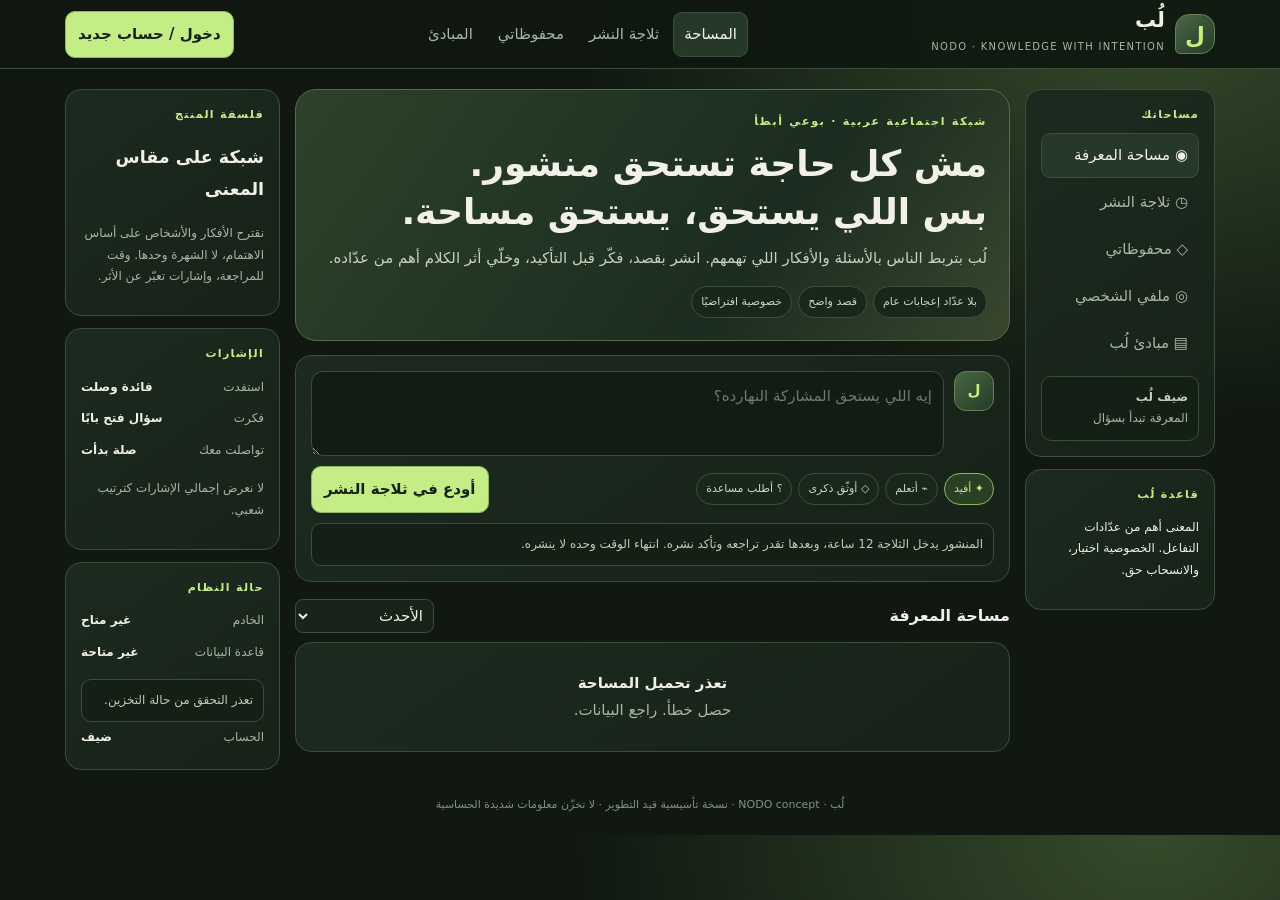
==== commit e6152efb: "Show persistence warning when PostgreSQL is not configured" ====
--- a/index.html
+++ b/index.html
@@ -14,7 +14,7 @@
 <section class="view" id="view-saved"><div class="pagehead"><h1>محفوظاتي</h1><p>أفكار عايز ترجع لها بدل ما تضيع وسط الزحمة.</p></div><div id="savedList"></div></section>
 <section class="view" id="view-profile"><div class="pagehead"><h1>ملفي الشخصي</h1><p>إنت اللي تحدد قد إيه الناس تشوف عنك.</p></div><div class="panel"><div id="profileGate" class="empty"><strong>سجّل الدخول أولًا</strong>إدارة الملف الشخصي متاحة للأعضاء.</div><form id="profileForm" style="display:none"><div class="formgrid"><label>اسم العرض<input id="displayName" maxlength="60" required></label><label>نبذة قصيرة<textarea id="bio" maxlength="240"></textarea></label><label><input id="hiddenProfile" type="checkbox" style="width:auto;display:inline"> إخفاء ملفي من الاستكشاف العام</label></div><button class="btn">حفظ الملف</button> <button class="btn2" type="button" id="logoutBtn">تسجيل الخروج</button> <button class="danger" type="button" id="deleteAccountBtn">حذف الحساب</button></form></div></section>
 <section class="view" id="view-constitution"><div class="pagehead"><h1>مبادئ لُب</h1><p>قواعد تحمي المعرفة من التحول إلى سباق شعبية.</p></div><div class="rule"><b>01 · قصد قبل النشر</b><p>أفيد، أتعلم، أوثّق ذكرى، أو أطلب مساعدة. القصد يوضح السياق ولا يحكم على قيمة الشخص.</p></div><div class="rule"><b>02 · وقت للمراجعة</b><p>المنشور يقضي 12 ساعة في الثلاجة ثم يحتاج تأكيدًا صريحًا. لا نشر تلقائيًا.</p></div><div class="rule"><b>03 · المعنى بدل الشعبية</b><p>لا عدّاد إعجابات عام. الإشارات: استفدت، فكرت، تواصلت معك.</p></div><div class="rule"><b>04 · الخصوصية والتحكم</b><p>إخفاء الملف وإدارة المنشورات وحذف الحساب خيارات أساسية.</p></div><div class="rule"><b>05 · توصيات قابلة للقياس</b><p>التوصية المستقبلية ستوازن بين الاهتمامات واكتشاف مجالات جديدة وتنوع الآراء. لن ندّعي حيادًا مثبتًا قبل القياس.</p></div><div class="rule"><b>06 · شفافية الحدود</b><p>لا ندّعي حاليًا كشف الحسابات الوهمية آليًا أو إشرافًا ذكيًا حيًا. أي قدرة يجب اختبارها وتوثيق حدودها.</p></div></section>
-</main><aside class="right"><div class="panel"><div class="label">فلسفة المنتج</div><h3>شبكة على مقاس المعنى</h3><p class="small muted">نقترح الأفكار والأشخاص على أساس الاهتمام، لا الشهرة وحدها. وقت للمراجعة، وإشارات تعبّر عن الأثر.</p></div><div class="panel"><div class="label">الإشارات</div><div class="meaningrow"><span>استفدت</span><b>فائدة وصلت</b></div><div class="meaningrow"><span>فكرت</span><b>سؤال فتح بابًا</b></div><div class="meaningrow"><span>تواصلت معك</span><b>صلة بدأت</b></div><p class="small muted">لا نعرض إجمالي الإشارات كترتيب شعبي.</p></div><div class="panel"><div class="label">حالة النظام</div><div class="meaningrow"><span>الخادم</span><b id="serverState">جاري الفحص</b></div><div class="meaningrow"><span>قاعدة البيانات</span><b id="dbState">جاري الفحص</b></div><div class="meaningrow"><span>الحساب</span><b id="authState">ضيف</b></div></div></aside></div>
+</main><aside class="right"><div class="panel"><div class="label">فلسفة المنتج</div><h3>شبكة على مقاس المعنى</h3><p class="small muted">نقترح الأفكار والأشخاص على أساس الاهتمام، لا الشهرة وحدها. وقت للمراجعة، وإشارات تعبّر عن الأثر.</p></div><div class="panel"><div class="label">الإشارات</div><div class="meaningrow"><span>استفدت</span><b>فائدة وصلت</b></div><div class="meaningrow"><span>فكرت</span><b>سؤال فتح بابًا</b></div><div class="meaningrow"><span>تواصلت معك</span><b>صلة بدأت</b></div><p class="small muted">لا نعرض إجمالي الإشارات كترتيب شعبي.</p></div><div class="panel"><div class="label">حالة النظام</div><div class="meaningrow"><span>الخادم</span><b id="serverState">جاري الفحص</b></div><div class="meaningrow"><span>قاعدة البيانات</span><b id="dbState">جاري الفحص</b></div><div id="storageNotice" class="notice" role="status">جارٍ التحقق من نوع التخزين.</div><div class="meaningrow"><span>الحساب</span><b id="authState">ضيف</b></div></div></aside></div>
 <div class="shell footer">لُب · NODO concept · نسخة تأسيسية قيد التطوير · لا تخزّن معلومات شديدة الحساسية</div>
 <nav class="mobile"><button class="active" data-view="feed">◉ المساحة</button><button data-view="fridge">◷ الثلاجة</button><button data-view="saved">◇ محفوظاتي</button><button data-view="profile">◎ ملفي</button><button data-view="constitution">▤ المبادئ</button></nav>
 <div class="toast" id="toast" role="status" aria-live="polite"></div><div class="modalback" id="modalback"><div class="modal" role="dialog" aria-modal="true"><h2 id="modalTitle"></h2><div id="modalBody"></div><div class="modalactions" id="modalActions"></div></div></div>
@@ -47,7 +47,7 @@
 $('logoutBtn').addEventListener('click',function(){token='';me=null;sessionStorage.removeItem('lub_token');identity();refresh();toast('تم تسجيل الخروج.')});
 $('deleteAccountBtn').addEventListener('click',function(){modal('حذف الحساب','<p>سيتم حذف حسابك والبيانات المرتبطة به. لا يمكن التراجع.</p>',[{label:'إلغاء',fn:closeModal},{label:'حذف نهائي',cls:'danger',fn:async function(){try{await api('/account',{method:'DELETE'});token='';me=null;sessionStorage.removeItem('lub_token');closeModal();identity();await refresh()}catch(e){toast(e.message)}}}])});
 $('feedSort').addEventListener('change',loadFeed);
-async function health(){try{var r=await fetch('/health'),d=await r.json();$('serverState').textContent=r.ok?'متصل':'غير متاح';$('dbState').textContent=d.database==='reachable'?'متصلة':'غير متاحة'}catch(e){$('serverState').textContent='غير متاح';$('dbState').textContent='غير متاحة'}}
+async function health(){try{var r=await fetch('/health'),d=await r.json();$('serverState').textContent=r.ok?'متصل':'غير متاح';$('dbState').textContent=d.postgres_configured?'PostgreSQL متصلة':d.database==='reachable'?'SQLite مؤقتة':'غير متاحة';$('storageNotice').textContent=d.postgres_configured?'قاعدة PostgreSQL متصلة.':'تحذير: التخزين الحالي SQLite مؤقت على الاستضافة. لا تستخدم بيانات حقيقية قبل ربط PostgreSQL.'}catch(e){$('serverState').textContent='غير متاح';$('dbState').textContent='غير متاحة';$('storageNotice').textContent='تعذر التحقق من حالة التخزين.'}}
 async function refresh(){await Promise.all([loadFeed(),loadMine(),loadSaved()])}
 async function init(){await health();if(token){try{me=await api('/auth/me')}catch(e){token='';sessionStorage.removeItem('lub_token')}}identity();await refresh()}
 init();
